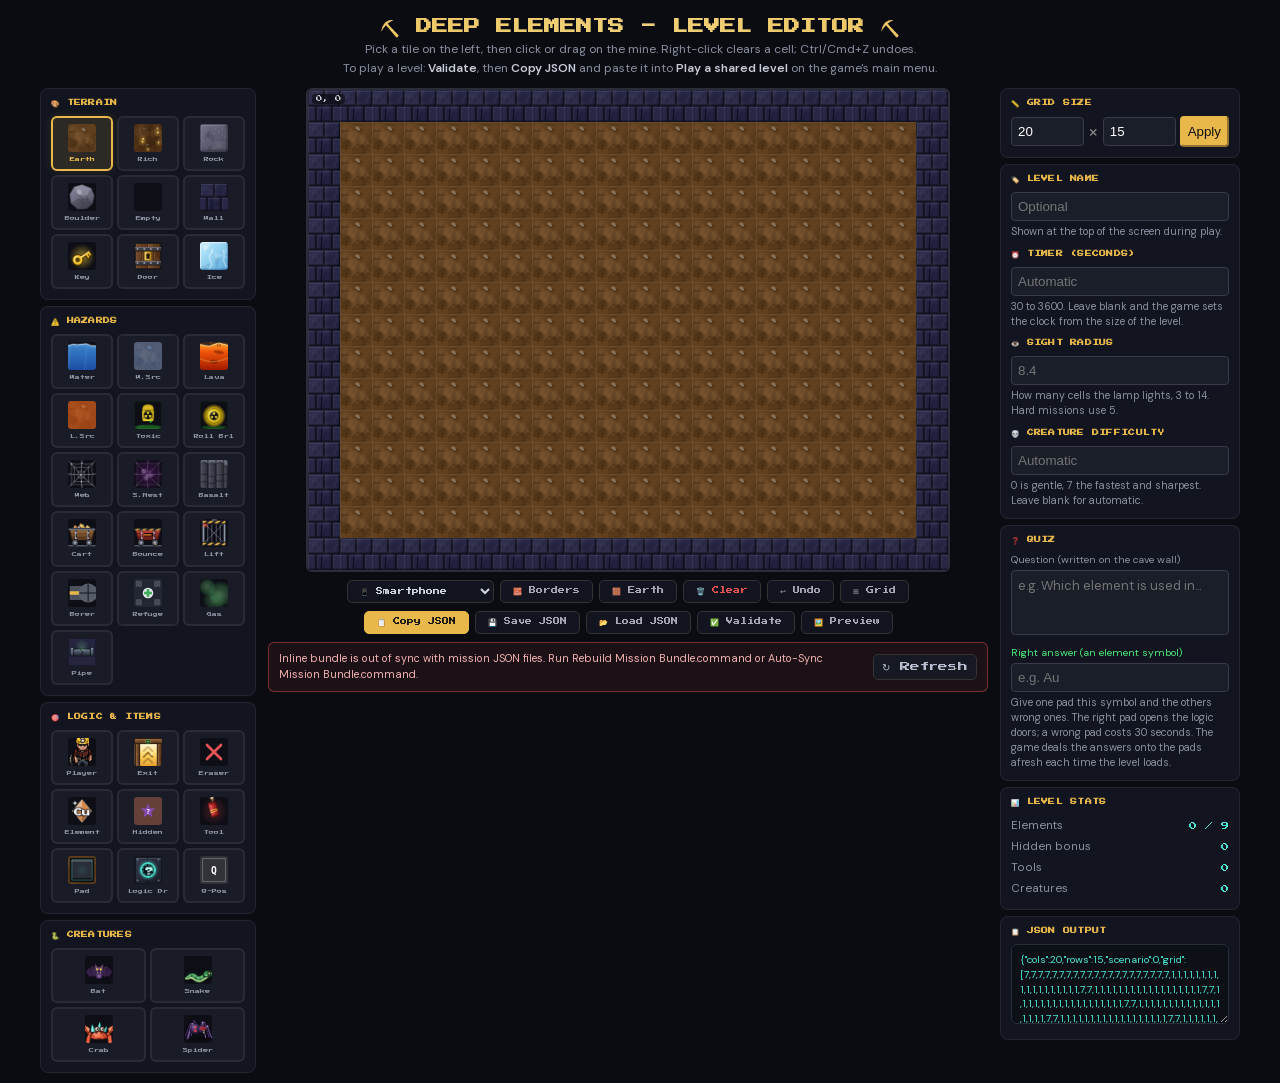
==== Level Editor.html @ 9d2a15fe "Deep Elements 1.0: the game, its levels, the level editor and the documents A browser mining puzzle " ====
<!DOCTYPE html>
<html lang="en">
<head>
<meta charset="UTF-8">
<meta name="viewport" content="width=device-width, initial-scale=1.0">
<title>Deep Elements - Level Editor</title>
<link rel="stylesheet" href="fonts/fonts.css">
<style>
*{margin:0;padding:0;box-sizing:border-box}
:root{--bg:#0a0c12;--panel:#12151f;--border:rgba(255,255,255,0.07);--text:#d4d8e0;--gold:#e8b84b;--red:#e85454;--green:#4ae87a;--cyan:#4ae8d4;}
body{font-family:'DM Sans',sans-serif;background:var(--bg);color:var(--text);min-height:100vh;padding:10px;overflow-x:hidden}
.header{text-align:center;padding:8px 0 12px;max-width:1200px;margin:0 auto}
.header h1{font-family:'Press Start 2P',monospace;font-size:clamp(.6em,2vw,1em);background:linear-gradient(90deg,var(--gold),#f0d078,var(--gold));-webkit-background-clip:text;-webkit-text-fill-color:transparent;background-clip:text}
.header p{font-size:.75em;color:#8a90a0;margin-top:3px}
.header p strong,.header p em{color:#c8ccd8;font-style:normal;font-weight:600}
.prop-help{font-size:.66em;line-height:1.4;color:#8a90a0;margin-top:4px}
.editor-layout{display:flex;gap:10px;max-width:1200px;margin:0 auto;align-items:flex-start}
.toolbox{flex:0 0 216px;display:flex;flex-direction:column;gap:6px;position:sticky;top:10px}
.tool-section{background:var(--panel);border:1px solid var(--border);border-radius:8px;padding:10px}
.tool-section h3{font-family:'Press Start 2P',monospace;font-size:.42em;color:var(--gold);margin-bottom:8px;letter-spacing:.04em}
.tool-grid{display:grid;grid-template-columns:repeat(3,1fr);gap:4px}
.tool-grid.two-col{grid-template-columns:1fr 1fr}
.tool-btn{background:rgba(255,255,255,0.03);border:2px solid var(--border);border-radius:6px;padding:6px 4px;cursor:pointer;text-align:center;transition:all .15s;display:flex;flex-direction:column;align-items:center;gap:2px}
.tool-btn:hover{border-color:rgba(255,255,255,0.2);background:rgba(255,255,255,0.05)}
.tool-btn.active{border-color:var(--gold);background:rgba(232,184,75,0.12);box-shadow:0 0 8px rgba(232,184,75,0.15)}
.tool-btn .t-icon{font-size:1.6em;line-height:1.2;margin-bottom:2px}
.tool-btn .t-icon-cv{width:28px;height:28px;border-radius:3px;image-rendering:pixelated;image-rendering:crisp-edges;margin-bottom:2px}
.tool-btn .t-label{font-family:'Press Start 2P',monospace;font-size:.38em;color:#8a90a0;line-height:1.4}
.tool-btn.active .t-label{color:var(--gold)}
.tool-btn.span2{grid-column:span 2}
.canvas-area{flex:1 1 auto;display:flex;flex-direction:column;align-items:center;overflow:hidden}
.canvas-wrap{position:relative;border:2px solid #2a2e3a;border-radius:6px;overflow:auto;cursor:crosshair;max-width:100%;max-height:75vh}
canvas{display:block;image-rendering:pixelated;image-rendering:crisp-edges}
#editor-canvas{touch-action:none}
.grid-coords{position:absolute;top:4px;left:4px;font-family:'Press Start 2P',monospace;font-size:.4em;color:rgba(255,255,255,0.8);background:rgba(0,0,0,0.5);padding:2px 4px;border-radius:3px;pointer-events:none;z-index:2}
.canvas-toolbar{display:flex;gap:6px;margin-top:8px;flex-wrap:wrap;justify-content:center}
.canvas-toolbar button,.canvas-toolbar select,.canvas-toolbar input{font-family:'Press Start 2P',monospace;font-size:.45em;background:var(--panel);border:1px solid #333;color:#aab;padding:6px 12px;border-radius:5px;cursor:pointer;transition:all .15s}
.canvas-toolbar button:hover{border-color:var(--gold);color:var(--gold)}
.canvas-toolbar select{color:var(--text);padding:6px 8px}
.canvas-toolbar select option{background:#1a1e28}
.bundle-status{margin-top:8px;padding:8px 10px;border:1px solid var(--border);border-radius:6px;background:rgba(255,255,255,0.03);display:flex;align-items:center;justify-content:space-between;gap:8px;width:min(100%,720px);font-size:.68em;color:#9aa2b2}
.bundle-status[data-state="ok"]{border-color:rgba(74,232,122,0.4);background:rgba(74,232,122,0.08);color:#baf5cb}
.bundle-status[data-state="warn"]{border-color:rgba(232,184,75,0.4);background:rgba(232,184,75,0.08);color:#f0dca0}
.bundle-status[data-state="error"]{border-color:rgba(232,84,84,0.45);background:rgba(232,84,84,0.08);color:#f2b1b1}
.bundle-status button{font-family:'Press Start 2P',monospace;font-size:.9em;padding:6px 8px;background:#161922;border:1px solid #333;border-radius:5px;color:#b7bfd0;cursor:pointer;flex:0 0 auto}
.bundle-status button:hover{border-color:var(--gold);color:var(--gold)}
.bundle-status-text{line-height:1.45;flex:1 1 auto}
.btn-danger{color:var(--red)!important}.btn-danger:hover{border-color:var(--red)!important}
.btn-primary{background:var(--gold)!important;color:#111!important;border-color:var(--gold)!important}
.btn-primary:hover{background:#f0d078!important}
.props-panel{flex:0 0 240px;display:flex;flex-direction:column;gap:6px;position:sticky;top:10px}
.prop-box{background:var(--panel);border:1px solid var(--border);border-radius:8px;padding:10px}
.prop-box h3{font-family:'Press Start 2P',monospace;font-size:.42em;color:var(--gold);margin-bottom:8px;letter-spacing:.04em}
.prop-input{background:#1a1e28;border:1px solid #3a3a4a;color:#fff;padding:6px;border-radius:4px;width:100%;}
.prop-row{display:flex;justify-content:space-between;align-items:center;padding:3px 0;font-size:.72em;color:#8a90a0}
.prop-row .pval{font-family:'Press Start 2P',monospace;font-size:.7em;color:var(--cyan)}
.json-area{width:100%;min-height:80px;max-height:200px;background:#0e1018;border:1px solid #2a2e3a;border-radius:6px;color:var(--cyan);font-family:'DM Sans',monospace;font-size:.65em;padding:8px;resize:vertical;line-height:1.4}
.elem-picker,.pu-picker{display:none;position:absolute;background:#1a1e28;border:2px solid var(--gold);border-radius:8px;padding:8px;z-index:100;max-height:250px;overflow-y:auto;box-shadow:0 8px 24px rgba(0,0,0,0.5)}
.elem-picker.visible,.pu-picker.visible{display:block}
.elem-picker-title{font-family:'Press Start 2P',monospace;font-size:.4em;color:var(--gold);margin-bottom:6px}
.elem-choice{display:inline-flex;align-items:center;gap:4px;padding:4px 8px;margin:2px;border-radius:4px;cursor:pointer;font-size:.72em;border:1px solid var(--border);transition:all .15s}
.elem-choice:hover{border-color:var(--gold);background:rgba(232,184,75,0.1)}
.elem-choice .ec-sym{font-family:'Press Start 2P',monospace;font-size:.8em;font-weight:bold}
.pu-choice{display:flex;align-items:center;gap:6px;padding:5px 8px;border-radius:4px;cursor:pointer;font-size:.72em;transition:all .15s}
.pu-choice:hover{background:rgba(74,232,212,0.1)}
.toast{position:fixed;bottom:20px;left:50%;transform:translateX(-50%);background:var(--gold);color:#111;font-family:'Press Start 2P',monospace;font-size:.5em;padding:10px 20px;border-radius:6px;opacity:0;transition:opacity .3s;pointer-events:none;z-index:200}
.toast.show{opacity:1}
.preview-overlay{position:fixed;inset:0;z-index:300;background:rgba(6,8,16,.94);display:none;align-items:center;justify-content:center;flex-direction:column;gap:10px;padding:20px}
.preview-overlay.visible{display:flex}
.preview-overlay canvas{max-width:92vw;max-height:78vh;object-fit:contain;border:2px solid #2a2e3a;border-radius:6px;background:#0a0c12}
.preview-meta{font-size:.8em;color:#8a90a0}
.preview-bar button{margin:0 4px}
.validate-results{margin-top:8px;border:1px solid #2a2e3a;border-radius:6px;background:#12151f;padding:8px 10px;max-height:180px;overflow-y:auto;font-size:.78em;line-height:1.5}
.validate-results .vr-ok{color:#4ae87a;font-weight:600}
.validate-results .vr-err{color:#e85454;border-left:3px solid #e85454;padding-left:7px;margin:3px 0}
.validate-results .vr-warn{color:#e8b84b;border-left:3px solid #e8b84b;padding-left:7px;margin:3px 0}
</style>
</head>
<body>

<div class="header">
  <h1>⛏️ DEEP ELEMENTS - LEVEL EDITOR ⛏️</h1>
  <p>Pick a tile on the left, then click or drag on the mine. Right-click clears a cell; Ctrl/Cmd+Z undoes.</p>
  <p>To play a level: <strong>Validate</strong>, then <strong>Copy JSON</strong> and paste it into <em>Play a shared level</em> on the game's main menu.</p>
</div>

<div class="editor-layout">
  <div class="toolbox">
    <div class="tool-section">
      <h3>🎨 TERRAIN</h3>
      <div class="tool-grid">
        <button class="tool-btn active" data-tool="earth" title="Earth (diggable)"><canvas class="t-icon-cv" width="28" height="28"></canvas><span class="t-label">Earth</span></button>
        <button class="tool-btn" data-tool="earth_rich" title="Rich earth (digs like earth, looks different)"><canvas class="t-icon-cv" width="28" height="28"></canvas><span class="t-label">Rich</span></button>
        <button class="tool-btn" data-tool="rock" title="Rock"><canvas class="t-icon-cv" width="28" height="28"></canvas><span class="t-label">Rock</span></button>
        <button class="tool-btn" data-tool="boulder" title="Boulder"><canvas class="t-icon-cv" width="28" height="28"></canvas><span class="t-label">Boulder</span></button>
        <button class="tool-btn" data-tool="empty" title="Empty space"><canvas class="t-icon-cv" width="28" height="28"></canvas><span class="t-label">Empty</span></button>
        <button class="tool-btn" data-tool="wall" title="Wall (nothing breaks it)"><canvas class="t-icon-cv" width="28" height="28"></canvas><span class="t-label">Wall</span></button>
        <button class="tool-btn" data-tool="key" title="Key (K)"><canvas class="t-icon-cv" width="28" height="28"></canvas><span class="t-label">Key</span></button>
        <button class="tool-btn" data-tool="door" title="Locked Door (D)"><canvas class="t-icon-cv" width="28" height="28"></canvas><span class="t-label">Door</span></button>
        <button class="tool-btn" data-tool="ice" title="Ice (a pickaxe will not mark it: it takes a blast)"><canvas class="t-icon-cv" width="28" height="28"></canvas><span class="t-label">Ice</span></button>
      </div>
    </div>

    <div class="tool-section">
      <h3>⚠️ HAZARDS</h3>
      <div class="tool-grid">
        <button class="tool-btn" data-tool="water" title="Water tile"><canvas class="t-icon-cv" width="28" height="28"></canvas><span class="t-label">Water</span></button>
        <button class="tool-btn" data-tool="water_src" title="Water Source (spreads water)"><canvas class="t-icon-cv" width="28" height="28"></canvas><span class="t-label">W.Src</span></button>
        <button class="tool-btn" data-tool="lava" title="Lava tile"><canvas class="t-icon-cv" width="28" height="28"></canvas><span class="t-label">Lava</span></button>
        <button class="tool-btn" data-tool="lava_src" title="Lava Source (spreads lava)"><canvas class="t-icon-cv" width="28" height="28"></canvas><span class="t-label">L.Src</span></button>
        <button class="tool-btn" data-tool="hazard" title="Toxic waste barrel (explodes on impact)"><canvas class="t-icon-cv" width="28" height="28"></canvas><span class="t-label">Toxic</span></button>
        <button class="tool-btn" data-tool="roll_barrel" title="Rolling toxic barrel (player-pushed)"><canvas class="t-icon-cv" width="28" height="28"></canvas><span class="t-label">Roll Brl</span></button>
        <button class="tool-btn" data-tool="web" title="Spider web (costs one step to slash through)"><canvas class="t-icon-cv" width="28" height="28"></canvas><span class="t-label">Web</span></button>
        <button class="tool-btn" data-tool="spider_nest" title="Spider Nest (spawns spiders periodically)"><canvas class="t-icon-cv" width="28" height="28"></canvas><span class="t-label">S.Nest</span></button>
        <button class="tool-btn" data-tool="basalt" title="Basalt (harder rock, crumbles over time)"><canvas class="t-icon-cv" width="28" height="28"></canvas><span class="t-label">Basalt</span></button>
        <button class="tool-btn" data-tool="cart" title="Pushable Minecart"><canvas class="t-icon-cv" width="28" height="28"></canvas><span class="t-label">Cart</span></button>
        <button class="tool-btn" data-tool="cart_bounce" title="Rogue Bouncing Cart (auto-moves, kills on contact)"><canvas class="t-icon-cv" width="28" height="28"></canvas><span class="t-label">Bounce</span></button>
        <button class="tool-btn" data-tool="shaft_lift" title="Mining Shaft Lift (auto-moves vertically, kills on contact)"><canvas class="t-icon-cv" width="28" height="28"></canvas><span class="t-label">Lift</span></button>
        <button class="tool-btn" data-tool="tbm" title="Tunnel Boring Machine - 3×2, patrols horizontally, grinds rock/earth/ice/enemies, deadly on contact. Place the TOP-LEFT of its 3×2 footprint."><canvas class="t-icon-cv" width="28" height="28"></canvas><span class="t-label">Borer</span></button>
        <button class="tool-btn" data-tool="refuge" title="Refuge Chamber - 3×3 safe room with checkpoint (respawn point). Place the TOP-LEFT of its 3×3 footprint."><canvas class="t-icon-cv" width="28" height="28"></canvas><span class="t-label">Refuge</span></button>
        <button class="tool-btn" data-tool="gas" title="Gas cloud - suffocates without a gas mask; ignites explosively near blasts. Spreads up + sideways from sources."><canvas class="t-icon-cv" width="28" height="28"></canvas><span class="t-label">Gas</span></button>
        <button class="tool-btn" data-tool="gas_src" title="Ruptured gas pipe - continuously leaks gas (up + sideways). Solid; destroyed by dynamite (seals the leak)."><canvas class="t-icon-cv" width="28" height="28"></canvas><span class="t-label">Pipe</span></button>
      </div>
    </div>

    <div class="tool-section">
      <h3>🎯 LOGIC & ITEMS</h3>
      <div class="tool-grid">
        <button class="tool-btn" data-tool="player" title="Player start position"><canvas class="t-icon-cv" width="28" height="28"></canvas><span class="t-label">Player</span></button>
        <button class="tool-btn" data-tool="exit" title="Exit (opens when every element is collected)"><canvas class="t-icon-cv" width="28" height="28"></canvas><span class="t-label">Exit</span></button>
        <button class="tool-btn" data-tool="eraser" title="Eraser: removes the miner, exit, element, tool, pad or creature in a cell"><canvas class="t-icon-cv" width="28" height="28"></canvas><span class="t-label">Eraser</span></button>
        <button class="tool-btn" data-tool="element" title="Collectible element"><canvas class="t-icon-cv" width="28" height="28"></canvas><span class="t-label">Element</span></button>
        <button class="tool-btn" data-tool="hidden_elem" title="Hidden bonus element (shown by the Geiger counter)"><canvas class="t-icon-cv" width="28" height="28"></canvas><span class="t-label">Hidden</span></button>
        <button class="tool-btn" data-tool="powerup" title="Tool: dynamite, helmet lamp, Geiger counter, gas mask or water pump"><canvas class="t-icon-cv" width="28" height="28"></canvas><span class="t-label">Tool</span></button>
        <button class="tool-btn" data-tool="pad" title="Answer pad for the quiz (the right one opens the logic doors)"><canvas class="t-icon-cv" width="28" height="28"></canvas><span class="t-label">Pad</span></button>
        <button class="tool-btn" data-tool="logic_door" title="Logic door (opened by the right answer pad)"><canvas class="t-icon-cv" width="28" height="28"></canvas><span class="t-label">Logic Dr</span></button>
        <button class="tool-btn" data-tool="trivia_pos" title="Where the quiz question is written on the cave wall"><canvas class="t-icon-cv" width="28" height="28"></canvas><span class="t-label">Q-Pos</span></button>
      </div>
    </div>

    <div class="tool-section">
      <h3>🐍 CREATURES</h3>
      <div class="tool-grid two-col">
        <button class="tool-btn" data-tool="bat" title="Bat - flies, wide vision, fast patrol"><canvas class="t-icon-cv" width="28" height="28"></canvas><span class="t-label">Bat</span></button>
        <button class="tool-btn" data-tool="snake" title="Snake - ambush hunter: ignores you until you come within 3 tiles (up to 6 at high difficulty), then strikes fast; swims"><canvas class="t-icon-cv" width="28" height="28"></canvas><span class="t-label">Snake</span></button>
        <button class="tool-btn" data-tool="crab" title="Crab - slow, eats earth; falling boulders bounce off its shell"><canvas class="t-icon-cv" width="28" height="28"></canvas><span class="t-label">Crab</span></button>
        <button class="tool-btn" data-tool="spider" title="Spider - triggered by explosions/vibrations"><canvas class="t-icon-cv" width="28" height="28"></canvas><span class="t-label">Spider</span></button>
      </div>
    </div>
  </div>

  <div class="canvas-area">
    <div class="canvas-wrap" id="scroll-wrap">
      <canvas id="editor-canvas"></canvas>
      <div class="grid-coords" id="coords">0, 0</div>
    </div>
    
    <div class="canvas-toolbar">
      <select id="scenario-select" title="The device this level builds: it sets the nine elements to collect"></select>
      <button onclick="fillBorders()">🧱 Borders</button>
      <button onclick="fillAll('earth')">🟫 Earth</button>
      <button onclick="clearAll()" class="btn-danger">🗑️ Clear</button>
      <button onclick="doUndo()">↩ Undo</button>
      <button onclick="toggleGridLines()">⊞ Grid</button>
    </div>
    
    <div class="canvas-toolbar">
      <button onclick="exportJSON()" class="btn-primary">📋 Copy JSON</button>
      <button onclick="saveJSON()">💾 Save JSON</button>
      <button onclick="loadJSONFile()">📂 Load JSON</button>
      <button onclick="validateLevel()">✅ Validate</button>
      <button onclick="showPreview()">🖼️ Preview</button>
    </div>

    <div class="validate-results" id="validate-results" style="display:none"></div>

    <div class="preview-overlay" id="preview-overlay">
      <div class="preview-meta" id="preview-meta"></div>
      <canvas id="preview-canvas"></canvas>
      <div class="preview-bar">
        <button class="btn-primary" onclick="downloadPreview()">⬇️ Download PNG</button>
        <button onclick="hidePreview()">✕ Close (Esc)</button>
      </div>
    </div>

    <div class="bundle-status" id="bundle-sync-status" data-state="warn">
      <div class="bundle-status-text" id="bundle-sync-status-text">Inline bundle status: checking...</div>
      <button type="button" onclick="refreshBundleSyncStatus()">↻ Refresh</button>
    </div>
  </div>

  <div class="props-panel">
    <div class="prop-box">
      <h3>📏 GRID SIZE</h3>
      <div style="display:flex;gap:4px;align-items:center;">
        <input class="prop-input" type="number" id="grid-cols" value="20" min="10" max="100">
        <span style="color:#888;font-size:1.2em">×</span>
        <input class="prop-input" type="number" id="grid-rows" value="15" min="10" max="100">
        <button class="btn-primary" style="padding:6px;border-radius:4px" onclick="applyResize()">Apply</button>
      </div>
    </div>

    <div class="prop-box">
      <h3>🏷️ LEVEL NAME</h3>
      <input type="text" class="prop-input" id="p-level-name" placeholder="Optional" maxlength="40">
      <div class="prop-help">Shown at the top of the screen during play.</div>
      <h3 style="margin-top:10px">⏰ TIMER (SECONDS)</h3>
      <input type="number" class="prop-input" id="p-timer" min="30" max="3600" placeholder="Automatic">
      <div class="prop-help">30 to 3600. Leave blank and the game sets the clock from the size of the level.</div>
      <h3 style="margin-top:10px">👁️ SIGHT RADIUS</h3>
      <input type="number" class="prop-input" id="p-sight" min="3" max="14" placeholder="8.4">
      <div class="prop-help">How many cells the lamp lights, 3 to 14. Hard missions use 5.</div>
      <h3 style="margin-top:10px">💀 CREATURE DIFFICULTY</h3>
      <input type="number" class="prop-input" id="p-difficulty" min="0" max="7" placeholder="Automatic">
      <div class="prop-help">0 is gentle, 7 the fastest and sharpest. Leave blank for automatic.</div>
    </div>

    <div class="prop-box">
      <h3>❓ QUIZ</h3>
      <label style="font-size:0.65em;color:#8a90a0;display:block;margin-bottom:4px">Question (written on the cave wall)</label>
      <textarea class="prop-input" id="p-trivia-q" rows="3" style="font-family:inherit;font-size:0.8em;resize:none" placeholder="e.g. Which element is used in..."></textarea>
      
      <label style="font-size:0.65em;color:#4ae87a;display:block;margin:6px 0 4px">Right answer (an element symbol)</label>
      <input type="text" class="prop-input" id="p-trivia-ans" placeholder="e.g. Au">
      <input type="hidden" id="p-trivia-trap">
      <div class="prop-help">Give one pad this symbol and the others wrong ones. The right pad opens the logic doors; a wrong pad costs 30 seconds. The game deals the answers onto the pads afresh each time the level loads.</div>
    </div>
  
    <div class="prop-box">
      <h3>📊 LEVEL STATS</h3>
      <div class="prop-row" id="stat-elements"><span>Elements</span><span class="pval">0 / 9</span></div>
      <div class="prop-row" id="stat-bonus"><span>Hidden bonus</span><span class="pval">0</span></div>
      <div class="prop-row" id="stat-powerups"><span>Tools</span><span class="pval">0</span></div>
      <div class="prop-row" id="stat-enemies"><span>Creatures</span><span class="pval">0</span></div>
    </div>

    <div class="prop-box">
      <h3>📋 JSON OUTPUT</h3>
      <textarea class="json-area" id="json-output" readonly placeholder="The level as JSON"></textarea>
    </div>
  </div>
</div>

<div class="elem-picker" id="elem-picker">
  <div class="elem-picker-title">Choose Element</div>
  <div id="elem-choices"></div>
</div>

<div class="pu-picker" id="pu-picker">
  <div class="elem-picker-title" style="border-color:var(--cyan)">Choose a tool</div>
  <div id="pu-choices"></div>
</div>

<div class="toast" id="toast"></div>
<input type="file" id="json-file-input" accept=".json,application/json" style="display:none">

<canvas id="game" style="display:none"></canvas>
<div style="display:none"><span id="comp-tracker-title"></span><div id="comp-tracker"></div></div>
<script src="levels-inline.js"></script>
<script src="config.js"></script>
<script src="data.js"></script>
<script src="state.js"></script>
<script src="camera.js"></script>
<script src="enemies.js"></script>
<script src="level-gen.js"></script>
<script src="render-core.js"></script>
<script src="render-tiles.js"></script>
<script src="render-creatures.js"></script>
<script src="render-player.js"></script>
<script src="render.js"></script>
<script>
(function(){
"use strict";

var T = { EMPTY:0, EARTH:1, ROCK:2, BOULDER:3, PLAYER:4, EXIT:5, ELEMENT:6, WALL:7, HAZARD:8, EARTH_RICH:9, POWERUP:10, HIDDEN_ELEM:11, WATER:12, FUSE:13, WATER_SRC:14, KEY:15, DOOR:16, PAD:17, LOGIC_DOOR:18, WEB:19, CART:20, CART_BOUNCE:21, ROLL_BARREL:22, ICE:23, LAVA:24, LAVA_SRC:25, SPIDER_NEST:26, BASALT:27, SHAFT_LIFT:28, TBM:29, REFUGE:30, GAS:31, GAS_SRC:32, REFUGE_POST:33 };


var EDITOR_PU_INFO = [
  {id:0, name:"Dynamite", icon:"🧨", color:"#e85454"}, {id:1, name:"Helmet Lamp", icon:"🔦", color:"#e8b84b"},
  {id:2, name:"Geiger Counter", icon:"📲", color:"#4ae8d4"}, {id:3, name:"Gas Mask", icon:"🤿", color:"#7ae87a"},
  {id:4, name:"Water Pump", icon:"🚰", color:"#4a9ee8"}
];

var ALL_ELEMS = {
  // Period 1
  H:{n:"Hydrogen",c:"#d8d8d8"},He:{n:"Helium",c:"#f0d0e0"},
  // Period 2
  Li:{n:"Lithium",c:"#e85454"},Be:{n:"Beryllium",c:"#d8b878"},B:{n:"Boron",c:"#e8c890"},
  C:{n:"Carbon",c:"#555"},N:{n:"Nitrogen",c:"#a0c8e0"},O:{n:"Oxygen",c:"#78aadc"},
  F:{n:"Fluorine",c:"#a0e8a0"},Ne:{n:"Neon",c:"#c8b0e0"},
  // Period 3
  Na:{n:"Sodium",c:"#e8a854"},Mg:{n:"Magnesium",c:"#98d898"},Al:{n:"Aluminium",c:"#4a9ee8"},
  Si:{n:"Silicon",c:"#7888c8"},P:{n:"Phosphorus",c:"#e8d454"},S:{n:"Sulfur",c:"#e8cc30"},
  Cl:{n:"Chlorine",c:"#b8e050"},Ar:{n:"Argon",c:"#c0a8e0"},
  // Period 4
  K:{n:"Potassium",c:"#d888c8"},Ca:{n:"Calcium",c:"#e8d0a8"},Sc:{n:"Scandium",c:"#a8c8b8"},
  Ti:{n:"Titanium",c:"#88aad8"},V:{n:"Vanadium",c:"#8898c8"},Cr:{n:"Chromium",c:"#c0d0e0"},
  Mn:{n:"Manganese",c:"#c87ae8"},Fe:{n:"Iron",c:"#a0785a"},Co:{n:"Cobalt",c:"#5a7ec8"},
  Ni:{n:"Nickel",c:"#9ab8a0"},Cu:{n:"Copper",c:"#d4884a"},Zn:{n:"Zinc",c:"#a8b8c8"},
  Ga:{n:"Gallium",c:"#a87ae8"},Ge:{n:"Germanium",c:"#88ccaa"},As:{n:"Arsenic",c:"#88a888"},
  Se:{n:"Selenium",c:"#d87040"},Br:{n:"Bromine",c:"#c86040"},Kr:{n:"Krypton",c:"#e0b0c0"},
  // Period 5
  Rb:{n:"Rubidium",c:"#d87898"},Sr:{n:"Strontium",c:"#e8d888"},Y:{n:"Yttrium",c:"#aade88"},
  Zr:{n:"Zirconium",c:"#c8d0c0"},Nb:{n:"Niobium",c:"#a8a0d8"},Mo:{n:"Molybdenum",c:"#b8a8a0"},
  Ru:{n:"Ruthenium",c:"#8888a8"},Rh:{n:"Rhodium",c:"#c8c0d0"},Pd:{n:"Palladium",c:"#d0c8b8"},
  Ag:{n:"Silver",c:"#c0c8d8"},Cd:{n:"Cadmium",c:"#d8a878"},In:{n:"Indium",c:"#e85454"},
  Sn:{n:"Tin",c:"#c8c0b0"},Sb:{n:"Antimony",c:"#9090a0"},Te:{n:"Tellurium",c:"#d8c0a0"},
  I:{n:"Iodine",c:"#9060a8"},Xe:{n:"Xenon",c:"#b8a8d8"},
  // Period 6
  Cs:{n:"Caesium",c:"#e8c080"},Ba:{n:"Barium",c:"#78c888"},
  La:{n:"Lanthanum",c:"#a8d898"},Ce:{n:"Cerium",c:"#c8dc88"},Pr:{n:"Praseodymium",c:"#88e878"},
  Nd:{n:"Neodymium",c:"#4ae87a"},Sm:{n:"Samarium",c:"#4ae8c0"},Eu:{n:"Europium",c:"#88e8a8"},
  Gd:{n:"Gadolinium",c:"#90d8b0"},Tb:{n:"Terbium",c:"#60c8b0"},Dy:{n:"Dysprosium",c:"#6ae8c8"},
  Ho:{n:"Holmium",c:"#e8a888"},Er:{n:"Erbium",c:"#e87aaa"},Tm:{n:"Thulium",c:"#78d8c8"},
  Yb:{n:"Ytterbium",c:"#c8e898"},Lu:{n:"Lutetium",c:"#70c0c0"},
  Hf:{n:"Hafnium",c:"#7898b8"},Ta:{n:"Tantalum",c:"#c87878"},W:{n:"Tungsten",c:"#8899bb"},
  Re:{n:"Rhenium",c:"#9898a8"},Os:{n:"Osmium",c:"#7888a8"},Ir:{n:"Iridium",c:"#b0c8e8"},
  Pt:{n:"Platinum",c:"#b0b0d0"},Au:{n:"Gold",c:"#e8b84b"},Hg:{n:"Mercury",c:"#b8b8c8"},
  Tl:{n:"Thallium",c:"#98a898"},Pb:{n:"Lead",c:"#888"},Bi:{n:"Bismuth",c:"#b888a8"},
  // Period 7
  Ra:{n:"Radium",c:"#78d878"},Th:{n:"Thorium",c:"#c8c050"},U:{n:"Uranium",c:"#70c870"}
};

var FREE_SCENARIO = 15;

var EDITOR_SCENARIOS = [
  // indices 0–5 match data.js exactly
  {name:"📱 Smartphone",   elements:["In","Sn","Ta","Ga","Li","Co","Nd","Au","Al"], bonus:["Pt","W","Ge","Y","Ag"]},
  {name:"🔌 Circuit Board", elements:["Cu","Sn","Au","Ag","Pd","Ni","Br","Si","Fe"], bonus:["Ta","Ga","In","Pt","Ge"]},
  {name:"⚡ EV Motor",      elements:["Nd","Dy","Pr","Cu","Fe","Co","Mn","Al","Ni"], bonus:["Y","Li","Si","Ti","W"]},
  {name:"☀️ Solar Panel",   elements:["Si","Ag","Cd","Te","Ga","In","Cu","Sn","Al"], bonus:["Ge","Ni","Fe","P","Nd"]},
  {name:"🌬️ Wind Turbine",  elements:["Nd","Dy","Cu","Fe","Mn","Cr","Ni","Mo","Zn"], bonus:["Pr","Co","Al","Si","Sn"]},
  {name:"🏥 MRI Scanner",   elements:["Nb","Ti","He","Gd","Cu","Fe","Sn","Al","Cr"], bonus:["Nd","Ag","Au","Ni","Si"]},
  // indices 6–9 were in data.js but missing from the editor
  {name:"🛰️ Satellite",     elements:["Ge","Ga","Ti","Au","Pt","Ir","Ta","Al","Si"], bonus:["Cu","Ag","Nd","In","W"]},
  {name:"🔋 Battery Pack",  elements:["Li","Co","Ni","Mn","C","Cu","Al","Fe","P"],   bonus:["Ga","Si","Sn","Ti","Ag"]},
  {name:"🌐 Fibre Optic",   elements:["Si","Ge","Er","Zr","F","Al","Fe","Sn","Cu"],  bonus:["In","Ga","Au","Ag","Nd"]},
  {name:"🧠 Quantum CPU",   elements:["Nb","Al","Si","Ta","In","He","Au","Cu","Ti"], bonus:["Ge","Ga","Sn","Ag","Er"]},
  // indices 10–14 new
  {name:"✈️ Jet Engine",    elements:["Ni","Co","Cr","Ti","Al","Mo","W","Nb","Ta"],  bonus:["Re","Hf","Ir","Pt","Y"]},
  {name:"🦴 Med. Implant",  elements:["Ti","Zr","Nb","Ta","Co","Cr","Pt","Au","Fe"], bonus:["Mo","Pd","Si","Al","Cu"]},
  {name:"⚡ Fuel Cell",     elements:["Pt","Pd","Ni","Fe","C","Ti","Au","Cr","Zr"],  bonus:["Mo","Co","Cu","Al","Si"]},
  {name:"💡 LED Display",   elements:["Ga","In","Ge","Si","Al","Cu","Zn","Cd","Eu"], bonus:["Au","Ag","Nd","Dy","Sn"]},
  {name:"🔭 Space Scope",   elements:["Si","Al","Ge","Ti","Mo","Cr","Nb","Zr","Ni"], bonus:["Au","Be","Ir","Pt","W"]},
  // index 15 - Free Play (full periodic table)
  {name:"🔬 Free Play",     elements:[], bonus:[]}
];

// The game's own tables (data.js, loaded above) are the source of truth: take
// each scenario's element lists from them so the editor cannot drift out of
// date, and make every element the game knows available to the pickers.
if (typeof SCENARIOS !== "undefined") {
  EDITOR_SCENARIOS.forEach(function(sc, i) {
    if (SCENARIOS[i] && i !== FREE_SCENARIO) { sc.elements = SCENARIOS[i].elements.slice(); sc.bonus = SCENARIOS[i].bonus.slice(); }
  });
}
if (typeof ALL_ELEMENTS !== "undefined") {
  var syncedElems = {};
  Object.keys(ALL_ELEMENTS).sort(function(a, b) { return ALL_ELEMENTS[a].z - ALL_ELEMENTS[b].z; }).forEach(function(k) {
    syncedElems[k] = { n: ALL_ELEMENTS[k].name, c: ALL_ELEMENTS[k].color };
  });
  ALL_ELEMS = syncedElems;
}

var COLS=20, ROWS=15, TSIZE=32;
var grid = [];           
var entities = freshEntities();
var currentTool = "earth";
var currentScenario = 0;
var showGrid = true;
var undoStack = [];      
var isDrawing = false, lastDrawX = -1, lastDrawY = -1;
var pendingPickerTile = null; 

var TOOL_TO_TILE = { empty: T.EMPTY, earth: T.EARTH, rock: T.ROCK, boulder: T.BOULDER, wall: T.WALL, hazard: T.HAZARD, roll_barrel: T.ROLL_BARREL, earth_rich: T.EARTH_RICH, water: T.WATER, water_src: T.WATER_SRC, key: T.KEY, door: T.DOOR, pad: T.PAD, logic_door: T.LOGIC_DOOR, web: T.WEB, cart: T.CART, cart_bounce: T.CART_BOUNCE, shaft_lift: T.SHAFT_LIFT, ice: T.ICE, lava: T.LAVA, lava_src: T.LAVA_SRC, spider_nest: T.SPIDER_NEST, basalt: T.BASALT, tbm: T.TBM, refuge: T.REFUGE, gas: T.GAS, gas_src: T.GAS_SRC };

var ENEMY_META = {
  bat:    {icon:"🦇", tint:"rgba(120,40,40,0.3)"},
  snake:  {icon:"🐍", tint:"rgba(40,120,40,0.3)"},
  crab:   {icon:"🦀", tint:"rgba(40,120,120,0.3)"},
  spider: {icon:"🕷️", tint:"rgba(40,15,50,0.3)"}
};

var ENTITY_ARRAYS = ["elements", "hiddenElems", "powerups", "enemies", "pads"];

var canvas = document.getElementById("editor-canvas"), ctx = canvas.getContext("2d");

function freshEntities() {
  return {player:null, exit:null, elements:[], hiddenElems:[], powerups:[], enemies:[], pads:[], triviaPos:null};
}

function initGrid() {
  canvas.width = COLS * TSIZE; canvas.height = ROWS * TSIZE; grid = [];
  for (var y = 0; y < ROWS; y++) { grid[y] = []; for (var x = 0; x < COLS; x++) grid[y][x] = (x === 0 || x === COLS-1 || y === 0 || y === ROWS-1) ? T.WALL : T.EARTH; }
  entities = freshEntities();
  undoStack = [];
  importedHints = null; importedRun = {};
  validationMarks = [];
  var vbox = document.getElementById("validate-results");
  if (vbox) { vbox.style.display = "none"; vbox.innerHTML = ""; }
}

window.applyResize = function() {
  var newC = parseInt(document.getElementById("grid-cols").value), newR = parseInt(document.getElementById("grid-rows").value);
  if (isNaN(newC) || newC < 10) newC = 10; if (isNaN(newR) || newR < 10) newR = 10;
  saveUndo(); var oldGrid = grid; grid = [];
  for (var y = 0; y < newR; y++) { grid[y] = []; for (var x = 0; x < newC; x++) grid[y][x] = (y < ROWS && x < COLS) ? oldGrid[y][x] : T.EARTH; }
  for (var y = 0; y < newR; y++) { grid[y][0] = T.WALL; grid[y][newC - 1] = T.WALL; }
  for (var x = 0; x < newC; x++) { grid[0][x] = T.WALL; grid[newR - 1][x] = T.WALL; }
  entities.player = (entities.player && entities.player.x < newC && entities.player.y < newR) ? entities.player : null;
  entities.exit = (entities.exit && entities.exit.x < newC && entities.exit.y < newR) ? entities.exit : null;
  var inBounds = function(e) { return e.x < newC && e.y < newR; };
  for (var i = 0; i < ENTITY_ARRAYS.length; i++) entities[ENTITY_ARRAYS[i]] = entities[ENTITY_ARRAYS[i]].filter(inBounds);
  entities.triviaPos = (entities.triviaPos && entities.triviaPos.x < newC && entities.triviaPos.y < newR) ? entities.triviaPos : null;
  COLS = newC; ROWS = newR; canvas.width = COLS * TSIZE; canvas.height = ROWS * TSIZE; render(); updateStats(); toast("Resized");
};

function initScenarioSelect() {
  var sel = document.getElementById("scenario-select");
  for (var i = 0; i < EDITOR_SCENARIOS.length; i++) { var opt = document.createElement("option"); opt.value = i; opt.textContent = EDITOR_SCENARIOS[i].name; sel.appendChild(opt); }
  sel.addEventListener("change", function() { currentScenario = parseInt(this.value); render(); });
}

function saveUndo() {
  undoStack.push({ grid: grid.map(function(row){ return row.slice(); }), entities: JSON.parse(JSON.stringify(entities)), c: COLS, r: ROWS });
  if (undoStack.length > 30) undoStack.shift();
}

function doUndo() {
  if (undoStack.length === 0) return;
  var snap = undoStack.pop();
  if(snap.c !== COLS || snap.r !== ROWS) { COLS = snap.c; ROWS = snap.r; document.getElementById("grid-cols").value = COLS; document.getElementById("grid-rows").value = ROWS; canvas.width = COLS * TSIZE; canvas.height = ROWS * TSIZE; }
  grid = snap.grid; entities = snap.entities; render(); updateStats(); toast("Undo ↩");
}
window.doUndo = doUndo;

function applyTool(x, y) {
  if (x < 0 || x >= COLS || y < 0 || y >= ROWS) return;
  validationMarks = [];
  if (currentTool === "trivia_pos") { entities.triviaPos = {x:x, y:y}; render(); updateStats(); return; }
  if (TOOL_TO_TILE[currentTool] !== undefined && currentTool !== "pad") { grid[y][x] = TOOL_TO_TILE[currentTool]; removeEntitiesAt(x, y); render(); updateStats(); return; }
  if (currentTool === "eraser") { removeEntitiesAt(x, y); var t = grid[y][x]; if (t === T.ELEMENT || t === T.HIDDEN_ELEM || t === T.POWERUP || t === T.PLAYER || t === T.EXIT || t === T.PAD || t === T.LOGIC_DOOR || t === T.WEB || t === T.CART || t === T.CART_BOUNCE || t === T.SHAFT_LIFT || t === T.TBM || t === T.REFUGE || t === T.GAS || t === T.GAS_SRC) grid[y][x] = T.EMPTY; render(); updateStats(); return; }
  if (currentTool === "player") { if (entities.player && grid[entities.player.y][entities.player.x] === T.PLAYER) grid[entities.player.y][entities.player.x] = T.EMPTY; entities.player = {x:x, y:y}; grid[y][x] = T.PLAYER; render(); updateStats(); return; }
  if (currentTool === "exit") { if (entities.exit && grid[entities.exit.y][entities.exit.x] === T.EXIT) grid[entities.exit.y][entities.exit.x] = T.EMPTY; entities.exit = {x:x, y:y}; grid[y][x] = T.EXIT; render(); updateStats(); return; }
  if (currentTool === "element") { showElementPicker(x, y, "element"); return; }
  if (currentTool === "hidden_elem") { showElementPicker(x, y, "hidden"); return; }
  if (currentTool === "pad") { showElementPicker(x, y, "pad"); return; }
  if (currentTool === "powerup") { showPowerupPicker(x, y); return; }
  if (ENEMY_META[currentTool]) { if (grid[y][x] === T.WALL) return; removeEntitiesAt(x, y); entities.enemies.push({x:x, y:y, type:currentTool}); render(); updateStats(); return; }
}

function removeEntitiesAt(x, y) {
  if (entities.player && entities.player.x === x && entities.player.y === y) entities.player = null;
  if (entities.exit && entities.exit.x === x && entities.exit.y === y) entities.exit = null;
  if (entities.triviaPos && entities.triviaPos.x === x && entities.triviaPos.y === y) entities.triviaPos = null;
  var notAt = function(e) { return !(e.x === x && e.y === y); };
  for (var i = 0; i < ENTITY_ARRAYS.length; i++) entities[ENTITY_ARRAYS[i]] = entities[ENTITY_ARRAYS[i]].filter(notAt);
}

function showElementPicker(x, y, type) {
  pendingPickerTile = {x:x, y:y, type:type};
  var picker = document.getElementById("elem-picker"), choices = document.getElementById("elem-choices"); choices.innerHTML = "";
  var sc = EDITOR_SCENARIOS[currentScenario];
  var isFree = (currentScenario === FREE_SCENARIO);
  var isPad = type === "pad";
  var pool = (isPad || isFree) ? Object.keys(ALL_ELEMS) : (type === "hidden" ? sc.bonus : sc.elements);
  picker.querySelector(".elem-picker-title").textContent = isPad ? "Select Pad Element" : "Select Element";

  for (var j = 0; j < pool.length; j++) {
    var key = pool[j], el = ALL_ELEMS[key];
    var btn = document.createElement("span"); btn.className = "elem-choice";
    btn.innerHTML = '<span class="ec-sym" style="color:'+el.c+'">'+key+'</span> '+el.n;
    btn.dataset.key = key; btn.onclick = function(){ pickElement(this.dataset.key); };
    choices.appendChild(btn);
  }
  var rect = canvas.getBoundingClientRect();
  picker.style.left = Math.min(rect.left + x * TSIZE + TSIZE, window.innerWidth - 300) + "px";
  picker.style.top = Math.min(rect.top + y * TSIZE, window.innerHeight - 280) + "px";
  picker.classList.add("visible");
}

function pickElement(key) {
  if (!pendingPickerTile) return;
  var x = pendingPickerTile.x, y = pendingPickerTile.y, type = pendingPickerTile.type;
  saveUndo(); removeEntitiesAt(x, y);
  if (type === "pad") { entities.pads.push({x:x, y:y, key:key}); grid[y][x] = T.PAD; }
  else if (type === "hidden") { entities.hiddenElems.push({x:x, y:y, key:key}); grid[y][x] = T.HIDDEN_ELEM; }
  else { entities.elements.push({x:x, y:y, key:key}); grid[y][x] = T.ELEMENT; }
  closePickers(); render(); updateStats();
}

function showPowerupPicker(x, y) {
  pendingPickerTile = {x:x, y:y};
  var picker = document.getElementById("pu-picker"), choices = document.getElementById("pu-choices"); choices.innerHTML = "";
  for (var i = 0; i < EDITOR_PU_INFO.length; i++) {
    var pu = EDITOR_PU_INFO[i], btn = document.createElement("div"); btn.className = "pu-choice";
    btn.innerHTML = '<span style="font-size:1.2em">'+pu.icon+'</span> <span style="color:'+pu.color+'">'+pu.name+'</span>';
    btn.dataset.type = i; btn.onclick = function(){ pickPowerup(parseInt(this.dataset.type)); }; choices.appendChild(btn);
  }
  var rect = canvas.getBoundingClientRect(); picker.style.left = Math.min(rect.left + x * TSIZE + TSIZE, window.innerWidth - 220) + "px"; picker.style.top = Math.min(rect.top + y * TSIZE, window.innerHeight - 200) + "px"; picker.classList.add("visible");
}

function pickPowerup(type) { if (!pendingPickerTile) return; saveUndo(); removeEntitiesAt(pendingPickerTile.x, pendingPickerTile.y); entities.powerups.push({x:pendingPickerTile.x, y:pendingPickerTile.y, type:type}); grid[pendingPickerTile.y][pendingPickerTile.x] = T.POWERUP; closePickers(); render(); updateStats(); }
function closePickers() { document.getElementById("elem-picker").classList.remove("visible"); document.getElementById("pu-picker").classList.remove("visible"); pendingPickerTile = null; }
document.addEventListener("click", function(e) { if (!e.target.closest(".elem-picker") && !e.target.closest(".pu-picker") && !e.target.closest(".canvas-wrap") && !e.target.closest(".tool-btn")) closePickers(); });

function renderScene() {
  for (var y = 0; y < ROWS; y++) { for (var x = 0; x < COLS; x++) drawTile(x * TSIZE, y * TSIZE, grid[y][x], x, y); }
  drawPlacedMarkers();
  drawTBMs();
  drawRefuges();
  drawEntities();
}

// Level files list what is placed (start, exit, elements, tools, pads) beside
// the grid rather than in it, so a loaded level has no marker tiles: draw them
// from the lists.
function drawPlacedMarkers() {
  function mark(list, tile) {
    for (var i = 0; i < list.length; i++) {
      var e = list[i];
      if (e.y >= 0 && e.y < ROWS && e.x >= 0 && e.x < COLS && grid[e.y][e.x] !== tile) drawTile(e.x * TSIZE, e.y * TSIZE, tile, e.x, e.y);
    }
  }
  mark(entities.elements, T.ELEMENT);
  mark(entities.hiddenElems, T.HIDDEN_ELEM);
  mark(entities.powerups, T.POWERUP);
  mark(entities.pads, T.PAD);
  if (entities.exit) mark([entities.exit], T.EXIT);
  if (entities.player) mark([entities.player], T.PLAYER);
}

function drawRefuges() {
  for (var y = 0; y < ROWS; y++) for (var x = 0; x < COLS; x++) {
    if (grid[y][x] !== T.REFUGE) continue;
    ctx.strokeStyle = "rgba(63,174,90,0.55)"; ctx.lineWidth = 1.5; ctx.setLineDash([4, 3]);
    ctx.strokeRect(x * TSIZE + 1, y * TSIZE + 1, 3 * TSIZE - 2, 3 * TSIZE - 2);
    ctx.setLineDash([]);
    ctx.fillStyle = "rgba(255,200,120,0.06)";
    ctx.fillRect(x * TSIZE, y * TSIZE, 3 * TSIZE, 3 * TSIZE);
  }
}

var hoverGhost = null;

function render() {
  ctx.clearRect(0, 0, canvas.width, canvas.height);
  renderScene();
  // 3×2 placement ghost while the Borer tool is hovering
  if (hoverGhost && (currentTool === "tbm" || currentTool === "refuge")) {
    var gw = 3, gh = currentTool === "tbm" ? 2 : 3;
    var fits = hoverGhost.x >= 1 && hoverGhost.x + gw - 1 <= COLS - 2 && hoverGhost.y >= 1 && hoverGhost.y + gh - 1 <= ROWS - 2;
    ctx.strokeStyle = fits ? "rgba(74,232,122,0.85)" : "rgba(232,84,84,0.9)";
    ctx.lineWidth = 2; ctx.setLineDash([5, 4]);
    ctx.strokeRect(hoverGhost.x * TSIZE + 1, hoverGhost.y * TSIZE + 1, gw * TSIZE - 2, gh * TSIZE - 2);
    ctx.setLineDash([]);
    ctx.fillStyle = fits ? "rgba(74,232,122,0.12)" : "rgba(232,84,84,0.15)";
    ctx.fillRect(hoverGhost.x * TSIZE, hoverGhost.y * TSIZE, gw * TSIZE, gh * TSIZE);
  }
  for (var mi = 0; mi < validationMarks.length; mi++) {
    var mk = validationMarks[mi];
    ctx.strokeStyle = mk.level === "error" ? "rgba(255,60,60,0.95)" : "rgba(255,170,40,0.95)";
    ctx.lineWidth = 2;
    ctx.strokeRect(mk.x * TSIZE + 2, mk.y * TSIZE + 2, TSIZE - 4, TSIZE - 4);
  }
  if (showGrid) {
    ctx.strokeStyle = "rgba(255,255,255,0.06)"; ctx.lineWidth = 1;
    ctx.beginPath();
    for (var gx = 0; gx <= COLS; gx++) { ctx.moveTo(gx*TSIZE+0.5, 0); ctx.lineTo(gx*TSIZE+0.5, ROWS*TSIZE); }
    for (var gy = 0; gy <= ROWS; gy++) { ctx.moveTo(0, gy*TSIZE+0.5); ctx.lineTo(COLS*TSIZE, gy*TSIZE+0.5); }
    ctx.stroke();
  }
}





// ─── Tile drawing ───
// The editing view uses the game's own sprites (Game.render.icon in full-tile
// mode), drawn once per kind and then copied, so what you place looks like
// what you play. Only what the editor adds on top is drawn here: the element
// symbol and colour, the answer on a pad, and the footprint markers.
var TILE_SPRITE = {};
TILE_SPRITE[T.EMPTY] = "empty"; TILE_SPRITE[T.EARTH] = "earth"; TILE_SPRITE[T.EARTH_RICH] = "rich"; TILE_SPRITE[T.WALL] = "wall";
TILE_SPRITE[T.ROCK] = "rock"; TILE_SPRITE[T.ICE] = "ice"; TILE_SPRITE[T.BASALT] = "basalt"; TILE_SPRITE[T.BOULDER] = "boulder";
TILE_SPRITE[T.WATER] = "water"; TILE_SPRITE[T.WATER_SRC] = "watersrc"; TILE_SPRITE[T.LAVA] = "lava"; TILE_SPRITE[T.LAVA_SRC] = "lavasrc";
TILE_SPRITE[T.HAZARD] = "barrel"; TILE_SPRITE[T.ROLL_BARREL] = "rollbarrel"; TILE_SPRITE[T.PLAYER] = "miner"; TILE_SPRITE[T.EXIT] = "exit";
TILE_SPRITE[T.KEY] = "key"; TILE_SPRITE[T.DOOR] = "door"; TILE_SPRITE[T.LOGIC_DOOR] = "logicdoor"; TILE_SPRITE[T.WEB] = "web";
TILE_SPRITE[T.SPIDER_NEST] = "nest"; TILE_SPRITE[T.CART] = "cart"; TILE_SPRITE[T.CART_BOUNCE] = "roguecart"; TILE_SPRITE[T.SHAFT_LIFT] = "lift";
TILE_SPRITE[T.GAS] = "gas"; TILE_SPRITE[T.GAS_SRC] = "gaspipe";

var spriteCache = {};
function sprite(kind) {
  if (spriteCache[kind]) return spriteCache[kind];
  var cv = document.createElement("canvas");
  cv.width = cv.height = TSIZE;
  Game.render.icon(cv, kind, true);
  // the miner is drawn from image files, which may still be loading: try again next time
  if (kind !== "miner" || cv.getAttribute("data-drawn")) spriteCache[kind] = cv;
  return cv;
}
function blit(kind, px, py) { ctx.drawImage(sprite(kind), px, py); }

function drawTile(px, py, tile, gx, gy) {
  switch(tile) {
    case T.ELEMENT:
      blit("empty", px, py);
      var elemData = findEntityAt(entities.elements, gx, gy);
      var eColor = elemData ? (ALL_ELEMS[elemData.key] ? ALL_ELEMS[elemData.key].c : "#e85454") : "#e85454";
      var ecx = px + TSIZE / 2, ecy = py + TSIZE / 2;
      // Ambient glow
      ctx.fillStyle = eColor; ctx.globalAlpha = 0.15; ctx.fillRect(px,py,TSIZE,TSIZE); ctx.globalAlpha = 1;
      // Crystal diamond - outer shape
      var cTop = py + 3, cBot = py + TSIZE - 3, cLeft = px + 5, cRight = px + TSIZE - 5;
      ctx.fillStyle = eColor;
      ctx.beginPath(); ctx.moveTo(ecx, cTop); ctx.lineTo(cRight, ecy); ctx.lineTo(ecx, cBot); ctx.lineTo(cLeft, ecy); ctx.closePath(); ctx.fill();
      // Top-left facet (lighter)
      ctx.fillStyle = "rgba(255,255,255,0.3)";
      ctx.beginPath(); ctx.moveTo(ecx, cTop); ctx.lineTo(cLeft, ecy); ctx.lineTo(ecx, ecy); ctx.closePath(); ctx.fill();
      // Top-right facet
      ctx.fillStyle = "rgba(255,255,255,0.15)";
      ctx.beginPath(); ctx.moveTo(ecx, cTop); ctx.lineTo(cRight, ecy); ctx.lineTo(ecx, ecy); ctx.closePath(); ctx.fill();
      // Bottom-left facet
      ctx.fillStyle = "rgba(0,0,0,0.1)";
      ctx.beginPath(); ctx.moveTo(cLeft, ecy); ctx.lineTo(ecx, cBot); ctx.lineTo(ecx, ecy); ctx.closePath(); ctx.fill();
      // Bottom-right facet
      ctx.fillStyle = "rgba(0,0,0,0.22)";
      ctx.beginPath(); ctx.moveTo(ecx, ecy); ctx.lineTo(cRight, ecy); ctx.lineTo(ecx, cBot); ctx.closePath(); ctx.fill();
      // Inner facet lines
      ctx.strokeStyle = "rgba(255,255,255,0.15)"; ctx.lineWidth = 0.5;
      ctx.beginPath(); ctx.moveTo(ecx, cTop); ctx.lineTo(ecx, cBot); ctx.stroke();
      ctx.beginPath(); ctx.moveTo(cLeft, ecy); ctx.lineTo(cRight, ecy); ctx.stroke();
      // Outline
      ctx.strokeStyle = "rgba(255,255,255,0.2)"; ctx.lineWidth = 0.8;
      ctx.beginPath(); ctx.moveTo(ecx, cTop); ctx.lineTo(cRight, ecy); ctx.lineTo(ecx, cBot); ctx.lineTo(cLeft, ecy); ctx.closePath(); ctx.stroke();
      // Symbol
      if (elemData) { ctx.fillStyle = "#fff"; ctx.font = "bold 10px monospace"; ctx.textAlign = "center"; ctx.textBaseline = "middle"; ctx.fillText(elemData.key, ecx, ecy + 1); ctx.textBaseline = "alphabetic"; }
      break;
    case T.HIDDEN_ELEM: blit("earth", px, py); ctx.fillStyle = "rgba(155,80,255,0.12)"; ctx.fillRect(px,py,TSIZE,TSIZE); var hData = findEntityAt(entities.hiddenElems, gx, gy); ctx.fillStyle = "rgba(155,80,255,0.6)"; ctx.font = "bold 9px monospace"; ctx.textAlign = "center"; ctx.fillText(hData ? hData.key : "?", px+TSIZE/2, py+TSIZE/2+3); break;
    case T.POWERUP:
      var puData = findEntityAt(entities.powerups, gx, gy);
      blit("earth", px, py);
      ctx.drawImage(spriteIcon("tool" + (puData ? puData.type : 0)), px, py);
      break;
    case T.PAD: blit("earth", px, py); ctx.fillStyle="#111"; ctx.fillRect(px+4, py+4, TSIZE-8, TSIZE-8); ctx.fillStyle="#2a2a35"; ctx.fillRect(px+6, py+6, TSIZE-12, TSIZE-12); ctx.fillStyle="rgba(255,255,255,0.15)"; ctx.fillRect(px+6, py+6, TSIZE-12, 3); ctx.fillStyle="rgba(0,0,0,0.5)"; ctx.fillRect(px+6, py+TSIZE-9, TSIZE-12, 3); var padData = findEntityAt(entities.pads, gx, gy); if(padData) { ctx.fillStyle = ALL_ELEMS[padData.key] ? ALL_ELEMS[padData.key].c : "#fff"; ctx.font = "bold 11px monospace"; ctx.textAlign = "center"; ctx.fillText(padData.key, px+TSIZE/2, py+TSIZE/2+4); } break;
    case T.TBM:
      blit("empty", px, py);
      ctx.fillStyle = "#4a505c"; ctx.fillRect(px+1, py+8, TSIZE*0.5, TSIZE-16);
      ctx.fillStyle = "#e8b84b"; ctx.fillRect(px+1, py+TSIZE/2-2, TSIZE*0.5, 4);
      ctx.fillStyle = "#565e6a";
      ctx.beginPath(); ctx.arc(px+TSIZE*0.68, py+TSIZE/2, TSIZE*0.36, 0, Math.PI*2); ctx.fill();
      ctx.strokeStyle = "#22262c"; ctx.lineWidth = 2;
      ctx.beginPath(); ctx.moveTo(px+TSIZE*0.68-TSIZE*0.3, py+TSIZE/2); ctx.lineTo(px+TSIZE*0.68+TSIZE*0.3, py+TSIZE/2); ctx.stroke();
      ctx.beginPath(); ctx.moveTo(px+TSIZE*0.68, py+TSIZE/2-TSIZE*0.3); ctx.lineTo(px+TSIZE*0.68, py+TSIZE/2+TSIZE*0.3); ctx.stroke();
      ctx.fillStyle = "#e85454"; ctx.font = "bold 7px monospace"; ctx.fillText("3×2", px+2, py+7);
      break;
    case T.REFUGE:
      ctx.fillStyle = "#232733"; ctx.fillRect(px, py, TSIZE, TSIZE);
      ctx.fillStyle = "#454c58"; ctx.fillRect(px+2, py+2, 8, 8); ctx.fillRect(px+TSIZE-10, py+2, 8, 8);
      ctx.fillRect(px+2, py+TSIZE-10, 8, 8); ctx.fillRect(px+TSIZE-10, py+TSIZE-10, 8, 8);
      ctx.fillStyle = "#e8e8ec"; ctx.beginPath(); ctx.arc(px+TSIZE/2, py+TSIZE/2, 6, 0, Math.PI*2); ctx.fill();
      ctx.fillStyle = "#3fae5a"; ctx.fillRect(px+TSIZE/2-1.5, py+TSIZE/2-4.5, 3, 9); ctx.fillRect(px+TSIZE/2-4.5, py+TSIZE/2-1.5, 9, 3);
      ctx.fillStyle = "#e8b84b"; ctx.font = "bold 7px monospace"; ctx.fillText("3×3", px+2, py+8);
      break;
    default:
      blit(TILE_SPRITE[tile] || "empty", px, py);
  }
}

// A sprite on a transparent background, for laying over another tile
var iconCache = {};
function spriteIcon(kind) {
  if (iconCache[kind]) return iconCache[kind];
  var cv = document.createElement("canvas");
  cv.width = cv.height = Math.round(TSIZE / 0.7);       // icon mode draws at 70%: size it so the sprite is one tile
  Game.render.icon(cv, kind, false);
  var out = document.createElement("canvas"); out.width = out.height = TSIZE;
  var off = Math.round((cv.width - TSIZE) / 2);
  out.getContext("2d").drawImage(cv, -off, -off);
  if (kind !== "miner" || cv.getAttribute("data-drawn")) iconCache[kind] = out;
  return out;
}

// Full-size 3×2 tunnel borer sprites (static version of the in-game renderer)
function drawTBMs() {
  for (var y = 0; y < ROWS; y++) for (var x = 0; x < COLS; x++) {
    if (grid[y][x] !== T.TBM) continue;
    var mpx = x * TSIZE, mpy = y * TSIZE, mw = 3 * TSIZE, mh = 2 * TSIZE;
    // tunnel background under the whole footprint
    ctx.fillStyle = "#0e0e16"; ctx.fillRect(mpx, mpy, mw, mh);
    // body
    var grad = ctx.createLinearGradient(0, mpy, 0, mpy + mh);
    grad.addColorStop(0, "#6a7280"); grad.addColorStop(0.5, "#4a505c"); grad.addColorStop(1, "#33383f");
    ctx.fillStyle = grad; ctx.fillRect(mpx, mpy + 2, mw - TSIZE * 0.6, mh - 4);
    ctx.strokeStyle = "#22262c"; ctx.lineWidth = 2; ctx.strokeRect(mpx, mpy + 2, mw - TSIZE * 0.6, mh - 4);
    // hazard stripe band
    ctx.fillStyle = "#e8b84b"; ctx.fillRect(mpx + 2, mpy + mh / 2 - 3, mw - TSIZE * 0.6 - 4, 6);
    ctx.fillStyle = "#1a1c22";
    for (var hz = 0; hz < 6; hz++) ctx.fillRect(mpx + 4 + hz * 14, mpy + mh / 2 - 3, 7, 6);
    // cutter head (front = right; machines start moving right)
    var hx = mpx + mw - TSIZE * 0.5, hy = mpy + mh / 2, hr = TSIZE * 0.92;
    ctx.fillStyle = "#565e6a"; ctx.beginPath(); ctx.arc(hx, hy, hr, 0, Math.PI * 2); ctx.fill();
    ctx.strokeStyle = "#22262c"; ctx.lineWidth = 2; ctx.beginPath(); ctx.arc(hx, hy, hr, 0, Math.PI * 2); ctx.stroke();
    ctx.beginPath(); ctx.moveTo(hx - hr, hy); ctx.lineTo(hx + hr, hy); ctx.stroke();
    ctx.beginPath(); ctx.moveTo(hx, hy - hr); ctx.lineTo(hx, hy + hr); ctx.stroke();
    ctx.beginPath(); ctx.moveTo(hx - hr * 0.71, hy - hr * 0.71); ctx.lineTo(hx + hr * 0.71, hy + hr * 0.71); ctx.stroke();
    ctx.beginPath(); ctx.moveTo(hx + hr * 0.71, hy - hr * 0.71); ctx.lineTo(hx - hr * 0.71, hy + hr * 0.71); ctx.stroke();
    ctx.fillStyle = "#2a2e36"; ctx.beginPath(); ctx.arc(hx, hy, hr * 0.28, 0, Math.PI * 2); ctx.fill();
    // footprint outline (editor affordance drawn subtly even in preview-safe pass)
    ctx.strokeStyle = "rgba(232,184,75,0.35)"; ctx.lineWidth = 1; ctx.setLineDash([4, 3]);
    ctx.strokeRect(mpx + 0.5, mpy + 0.5, mw - 1, mh - 1);
    ctx.setLineDash([]);
  }
}

// The trivia question rendered exactly as the game wraps it (width 5.5 tiles)
function drawTriviaText() {
  if (!entities.triviaPos) return;
  var q = document.getElementById("p-trivia-q").value.trim();
  if (!q) return;
  var px = entities.triviaPos.x * TSIZE, py = entities.triviaPos.y * TSIZE;
  ctx.save(); ctx.translate(px, py + TSIZE * 0.8); ctx.rotate(-0.06);
  ctx.fillStyle = "rgba(255,255,255,0.45)";
  ctx.font = 'italic 700 10px "DM Sans", sans-serif';
  ctx.textAlign = "left"; ctx.textBaseline = "bottom";
  var words = q.split(" "), line = "", ly = 0;
  for (var n = 0; n < words.length; n++) {
    var testLine = line + words[n] + " ";
    if (ctx.measureText(testLine).width > TSIZE * 5.5 && n > 0) { ctx.fillText(line, 0, ly); line = words[n] + " "; ly += 16; }
    else { line = testLine; }
  }
  ctx.fillText(line, 0, ly);
  ctx.restore();
}

function drawEntities() {
  if (entities.triviaPos) {
    var px = entities.triviaPos.x * TSIZE, py = entities.triviaPos.y * TSIZE;
    ctx.fillStyle = "rgba(255,255,255,0.15)"; ctx.fillRect(px, py, TSIZE, TSIZE);
    ctx.fillStyle = "#fff"; ctx.font = "18px sans-serif"; ctx.textAlign = "center";
    ctx.fillText("📝", px+TSIZE/2, py+TSIZE/2+6);
  }
  drawTriviaText();
  for (var i = 0; i < entities.enemies.length; i++) {
    var e = entities.enemies[i], px = e.x * TSIZE, py = e.y * TSIZE;
    if (grid[e.y][e.x] === T.EARTH || grid[e.y][e.x] === T.EARTH_RICH) drawTile(px, py, grid[e.y][e.x], e.x, e.y);
    ctx.fillStyle = ENEMY_META[e.type].tint; ctx.fillRect(px, py, TSIZE, TSIZE);
    ctx.drawImage(spriteIcon(e.type), px, py);
  }
}

function findEntityAt(arr, x, y) { for (var i = 0; i < arr.length; i++) if (arr[i].x === x && arr[i].y === y) return arr[i]; return null; }

function updateStats() {
  var _sc = EDITOR_SCENARIOS[currentScenario];
  var _maxE = _sc.elements.length > 0 ? _sc.elements.length : "∞";
  document.getElementById("stat-elements").querySelector(".pval").textContent = entities.elements.length + " / " + _maxE;
  document.getElementById("stat-bonus").querySelector(".pval").textContent = entities.hiddenElems.length;
  document.getElementById("stat-powerups").querySelector(".pval").textContent = entities.powerups.length;
  document.getElementById("stat-enemies").querySelector(".pval").textContent = entities.enemies.length;
  updateJSONPreview();
}

function buildLevelJSON() {
  // Entity markers (player/exit/element/powerup/hidden/pad) live in the entity
  // lists - export a clean grid so files match the canonical level format
  var MARKER_TILES = {}; MARKER_TILES[T.PLAYER] = 1; MARKER_TILES[T.EXIT] = 1; MARKER_TILES[T.ELEMENT] = 1; MARKER_TILES[T.POWERUP] = 1; MARKER_TILES[T.HIDDEN_ELEM] = 1; MARKER_TILES[T.PAD] = 1;
  var flatGrid = []; for (var y = 0; y < ROWS; y++) { for (var x = 0; x < COLS; x++) flatGrid.push(MARKER_TILES[grid[y][x]] ? T.EMPTY : grid[y][x]); }
  var levelName = document.getElementById("p-level-name").value.trim();
  var timerVal = parseInt(document.getElementById("p-timer").value, 10);
  return JSON.stringify({
    cols: COLS, rows: ROWS, scenario: currentScenario,
    levelName: levelName || undefined,
    timer: (timerVal > 0 ? timerVal : undefined),
    sight: (function() { var sv = parseInt(document.getElementById("p-sight").value, 10); return sv >= 3 && sv <= 14 ? sv : undefined; })(),
    difficulty: (function() { var dv = parseInt(document.getElementById("p-difficulty").value, 10); return dv >= 0 && dv <= 7 ? dv : undefined; })(),
    hints: importedHints || undefined,
    run: importedRun.run, gates: importedRun.gates, families: importedRun.families,
    grid: flatGrid,
    triviaQuestion: document.getElementById("p-trivia-q").value,
    triviaAnswer: document.getElementById("p-trivia-ans").value,
    triviaTrap: document.getElementById("p-trivia-trap").value,
    triviaPos: entities.triviaPos,
    player: entities.player, exit: entities.exit,
    elements: entities.elements.map(e=>({x:e.x, y:e.y, key:e.key})),
    hiddenElems: entities.hiddenElems.map(e=>({x:e.x, y:e.y, key:e.key})),
    powerups: entities.powerups.map(e=>({x:e.x, y:e.y, type:e.type})),
    enemies: entities.enemies.map(e=>e.wait ? {x:e.x, y:e.y, type:e.type, wait:true} : {x:e.x, y:e.y, type:e.type}),   // "wait": the editor cannot set it, but keeps it
    pads: entities.pads.map(e=>({x:e.x, y:e.y, key:e.key}))
  });
}
function updateJSONPreview() { document.getElementById("json-output").value = buildLevelJSON(); }
function exportJSON() { navigator.clipboard.writeText(buildLevelJSON()).then(()=>toast("📋 JSON copied!")).catch(()=>toast("Copy failed")); }
window.exportJSON = exportJSON;

function hashString(input) {
  var hash = 2166136261;
  for (var i = 0; i < input.length; i++) {
    hash ^= input.charCodeAt(i);
    hash = Math.imul(hash, 16777619);
  }
  return (hash >>> 0).toString(16);
}

function buildProjectHash(manifest, levels) {
  return hashString(JSON.stringify({ manifest: manifest, levels: levels }));
}

function setBundleSyncStatus(message, state) {
  var box = document.getElementById("bundle-sync-status");
  var text = document.getElementById("bundle-sync-status-text");
  if (!box || !text) return;
  box.setAttribute("data-state", state || "warn");
  text.textContent = message;
}

function formatBundleTime(isoValue) {
  if (!isoValue) return "unknown time";
  var dt = new Date(isoValue);
  if (isNaN(dt.getTime())) return isoValue;
  return dt.toLocaleString();
}

function fetchJson(url) {
  return fetch(url + (url.indexOf("?") >= 0 ? "&" : "?") + "ts=" + Date.now(), { cache:"no-store" })
    .then(function(response) {
      if (!response.ok) throw new Error("Request failed for " + url + " (" + response.status + ")");
      return response.json();
    });
}

function refreshBundleSyncStatus() {
  var meta = window.__MISSION_BUNDLE_META__;
  var manifest = window.__MISSION_MANIFEST__;
  var levels = window.__MISSION_LEVELS__;

  if (!meta || !Array.isArray(manifest) || !Array.isArray(levels)) {
    setBundleSyncStatus("Inline bundle metadata is missing. Run Rebuild Mission Bundle.command.", "error");
    return;
  }

  if (window.location.protocol === "file:") {
    setBundleSyncStatus("Inline bundle loaded from disk. Built " + formatBundleTime(meta.generatedAt) + ". Live sync checks need HTTP; use Auto-Sync Mission Bundle.command while editing.", "warn");
    return;
  }

  setBundleSyncStatus("Checking inline bundle against mission JSON files...", "warn");

  fetchJson("Levels/manifest.json").then(function(liveManifest) {
    if (!Array.isArray(liveManifest)) throw new Error("Manifest is not an array.");
    return Promise.all(liveManifest.map(function(fileName) {
      return fetchJson("Levels/" + encodeURIComponent(fileName));
    })).then(function(liveLevels) {
      return { manifest: liveManifest, levels: liveLevels };
    });
  }).then(function(liveData) {
    var liveHash = buildProjectHash(liveData.manifest, liveData.levels);
    if (liveHash === meta.projectHash) {
      setBundleSyncStatus("Inline bundle is in sync with mission JSON files. Last built " + formatBundleTime(meta.generatedAt) + ".", "ok");
    } else {
      setBundleSyncStatus("Inline bundle is out of sync with mission JSON files. Run Rebuild Mission Bundle.command or Auto-Sync Mission Bundle.command.", "error");
    }
  }).catch(function(err) {
    setBundleSyncStatus("Could not verify bundle sync: " + (err && err.message ? err.message : err), "error");
  });
}
window.refreshBundleSyncStatus = refreshBundleSyncStatus;

function sanitizeFileSegment(value) {
  return String(value || "")
    .replace(/[^a-zA-Z0-9]+/g, "_")
    .replace(/^_+|_+$/g, "") || "Mission";
}

function normaliseLevelNumber(value) {
  var digits = String(value || "").replace(/[^0-9]/g, "");
  if (!digits) return "";
  if (digits.length < 2) return ("0" + digits).slice(-2);
  return digits;
}

window.saveJSON = function() {
  var levelNumberInput = prompt("Level number:", "01");
  if (levelNumberInput === null) return;

  var defaultName = document.getElementById("p-level-name").value.trim() || EDITOR_SCENARIOS[currentScenario].name || "Mission";
  var levelName = prompt("Level name:", defaultName);
  if (levelName === null) return;

  var levelNumber = normaliseLevelNumber(levelNumberInput);
  levelName = levelName.trim();
  if (!levelNumber) { toast("❌ Level number is required"); return; }
  if (!levelName) { toast("❌ Level name is required"); return; }

  document.getElementById("p-level-name").value = levelName;
  updateJSONPreview();

  var json = buildLevelJSON();
  var blob = new Blob([json], { type: "application/json" });
  var a = document.createElement("a");
  a.href = URL.createObjectURL(blob);
  a.download = levelNumber + "_" + sanitizeFileSegment(levelName) + ".json";
  a.click();
  URL.revokeObjectURL(a.href);
  toast("💾 Saved: " + a.download);
};

function showImport() {
  var json = prompt("Paste level JSON:"); if (!json) return;
  try { var data = JSON.parse(json); importLevel(data); toast("📂 Level imported!"); } catch(e) { toast("❌ Invalid JSON"); }
}
window.showImport = showImport;

window.loadJSONFile = function() {
  var input = document.getElementById("json-file-input");
  if (!input) return;
  input.value = "";
  input.click();
};

// Hint banners (tutorial levels) aren't editable here, but must survive a
// round-trip through the editor instead of being silently dropped
var importedHints = null;
// The Element Runs' own fields (the list card, the quiz doors, the groups that
// win time) are kept the same way. They name cells of the grid, so moving
// those cells here would leave them pointing at the wrong place.
var importedRun = {};

function importLevel(data) {
  saveUndo();
  importedRun = {};
  ["run", "gates", "families"].forEach(function(k) { if (data[k]) importedRun[k] = data[k]; });
  if (importedRun.gates || importedRun.families) toast("ℹ️ Element Run level: its quiz doors and groups are preserved on export (not editable here)");
  importedHints = Array.isArray(data.hints) && data.hints.length ? data.hints : null;
  if (importedHints) toast("ℹ️ Level has " + importedHints.length + " hint banners - preserved on export (not editable here)");
  if (data.cols && data.rows) { COLS = data.cols; ROWS = data.rows; document.getElementById("grid-cols").value = COLS; document.getElementById("grid-rows").value = ROWS; canvas.width = COLS * TSIZE; canvas.height = ROWS * TSIZE; }
  if (data.grid) { grid = []; for (var y = 0; y < ROWS; y++) { grid[y] = []; for (var x = 0; x < COLS; x++) grid[y][x] = data.grid[y * COLS + x]; } }
  if (typeof data.scenario === "number" && data.scenario >= 0 && data.scenario < EDITOR_SCENARIOS.length) {
    currentScenario = data.scenario;
    document.getElementById("scenario-select").value = String(currentScenario);
  }
  document.getElementById("p-level-name").value = data.levelName || "";
  document.getElementById("p-timer").value = (typeof data.timer === "number" && data.timer > 0) ? data.timer : "";
  document.getElementById("p-sight").value = (typeof data.sight === "number" && data.sight >= 3 && data.sight <= 14) ? data.sight : "";
  document.getElementById("p-difficulty").value = (typeof data.difficulty === "number" && data.difficulty >= 0 && data.difficulty <= 7) ? data.difficulty : "";
  document.getElementById("p-trivia-q").value = data.triviaQuestion || "";
  document.getElementById("p-trivia-ans").value = data.triviaAnswer || "";
  document.getElementById("p-trivia-trap").value = data.triviaTrap || "";
  entities.player = data.player || null; entities.exit = data.exit || null;
  entities.elements = data.elements || []; entities.hiddenElems = data.hiddenElems || [];
  entities.powerups = data.powerups || []; entities.enemies = data.enemies || [];
  entities.pads = data.pads || [];
  entities.triviaPos = data.triviaPos || null;
  render(); updateStats();
  refreshBundleSyncStatus();
}

// ===DEEP-VALIDATE-CORE-START===
// Pure solvability analysis - same model as Tutorials/_validate.js:
// BFS from the player with a door/logic-door fixpoint, run twice -
// "strict" (obstacles block) and "soft" (dynamite/push-clearable obstacles pass).
// state: {cols, rows, grid2D, player, exit, elements, hiddenElems, powerups,
//         enemies, pads, triviaQuestion, triviaAnswer, triviaTrap, triviaPos,
//         timer, scenarioElements, scenarioBonus}
function deepValidateCore(state) {
  var errors = [], warnings = [], marks = [];
  var C = state.cols, R = state.rows;
  function err(m, x, y) { errors.push(m); if (x !== undefined) marks.push({x:x, y:y, level:"error"}); }
  function warn(m, x, y) { warnings.push(m); if (x !== undefined) marks.push({x:x, y:y, level:"warn"}); }
  function inB(x, y) { return x >= 0 && x < C && y >= 0 && y < R; }

  // Basics
  if (!state.player) err("No player start placed");
  if (!state.exit) err("No exit placed");
  if (!state.elements.length) err("No elements placed - the exit would open immediately");
  var maxE = state.scenarioElements.length;
  if (maxE > 0 && state.elements.length < maxE)
    warn("Only " + state.elements.length + "/" + maxE + " scenario elements placed");

  // Scenario key membership (Free Play accepts anything)
  if (maxE > 0) {
    state.elements.forEach(function(e) {
      if (state.scenarioElements.indexOf(e.key) < 0) err("Element " + e.key + " is not in this scenario - it would be uncollectable", e.x, e.y);
    });
    state.hiddenElems.forEach(function(e) {
      if (state.scenarioBonus.indexOf(e.key) < 0) err("Hidden element " + e.key + " is not in this scenario's bonus set", e.x, e.y);
    });
  }

  // Border must be solid wall
  var borderBad = 0;
  for (var bx = 0; bx < C; bx++) { if (state.grid2D[0][bx] !== 7) { borderBad++; marks.push({x:bx, y:0, level:"error"}); } if (state.grid2D[R-1][bx] !== 7) { borderBad++; marks.push({x:bx, y:R-1, level:"error"}); } }
  for (var by = 0; by < R; by++) { if (state.grid2D[by][0] !== 7) { borderBad++; marks.push({x:0, y:by, level:"error"}); } if (state.grid2D[by][C-1] !== 7) { borderBad++; marks.push({x:C-1, y:by, level:"error"}); } }
  if (borderBad) errors.push(borderBad + " border tile(s) are not WALL - the level edge must be sealed");

  // Duplicate entity coordinates
  var seen = {};
  var allEnt = [["player", state.player ? [state.player] : []], ["exit", state.exit ? [state.exit] : []],
    ["element", state.elements], ["hidden", state.hiddenElems], ["powerup", state.powerups], ["pad", state.pads]];
  allEnt.forEach(function(pair) {
    pair[1].forEach(function(e) {
      var k = e.x + "," + e.y;
      if (seen[k]) err("Overlapping placements at (" + e.x + "," + e.y + "): " + seen[k] + " + " + pair[0], e.x, e.y);
      seen[k] = pair[0];
    });
  });

  // Effective grid: marker tiles -> empty, moving machines -> empty, entities overlaid
  var eff = [], tbmMarkers = [];
  for (var y = 0; y < R; y++) {
    eff[y] = [];
    for (var x = 0; x < C; x++) {
      var t = state.grid2D[y][x];
      if (t === 29) { tbmMarkers.push({x:x, y:y}); t = 0; }
      if (t === 32) t = 7; // gas pipe: solid
      if (t === 4 || t === 5 || t === 6 || t === 10 || t === 11 || t === 17 || t === 21 || t === 28) t = 0;
      eff[y][x] = t;
    }
  }
  // Refuge chambers: 3×3 from top-left marker - posts solid, floor safe
  var refugeMarks = [];
  for (var rfy = 0; rfy < R; rfy++) for (var rfx = 0; rfx < C; rfx++)
    if (eff[rfy][rfx] === 30) refugeMarks.push({x: rfx, y: rfy});
  refugeMarks.forEach(function(m) {
    if (m.y + 2 >= R - 1 + 1 || m.x + 2 >= C - 1 + 1) warn("Refuge 3×3 footprint touches the border", m.x, m.y);
    for (var fy = m.y; fy <= Math.min(m.y + 2, R - 1); fy++)
      for (var fx = m.x; fx <= Math.min(m.x + 2, C - 1); fx++) {
        if (eff[fy][fx] === 7) continue;
        var isPost = (fy === m.y || fy === m.y + 2) && (fx === m.x || fx === m.x + 2);
        eff[fy][fx] = isPost ? 7 : 30;
      }
  });

  tbmMarkers.forEach(function(m) {
    if (m.y + 1 >= R - 1 || m.x + 2 >= C - 1) err("TBM footprint (3×2 from top-left marker) reaches the border", m.x, m.y);
    for (var fy = m.y; fy <= Math.min(m.y + 1, R - 1); fy++)
      for (var fx = m.x; fx <= Math.min(m.x + 2, C - 1); fx++)
        if (eff[fy][fx] !== 7) eff[fy][fx] = 0;
    if (state.player && Math.abs(m.x - state.player.x) + Math.abs(m.y - state.player.y) < 7)
      warn("Tunnel borer starts close to the player spawn", m.x, m.y);
  });
  state.elements.forEach(function(e) { if (inB(e.x, e.y)) eff[e.y][e.x] = 6; });
  state.hiddenElems.forEach(function(e) { if (inB(e.x, e.y)) eff[e.y][e.x] = 11; });
  state.powerups.forEach(function(p) { if (inB(p.x, p.y)) eff[p.y][p.x] = 10; });
  state.pads.forEach(function(p) { if (inB(p.x, p.y)) eff[p.y][p.x] = 17; });
  if (state.exit) eff[state.exit.y][state.exit.x] = 5;

  // Enemies: placement sanity
  state.enemies.forEach(function(en) {
    if (eff[en.y][en.x] !== 0 && eff[en.y][en.x] !== 19 && !(en.type === "snake" && eff[en.y][en.x] === T.WATER)) warn("Enemy (" + en.type + ") starts inside a solid/special tile", en.x, en.y);
    if (state.player) {
      var d = Math.abs(en.x - state.player.x) + Math.abs(en.y - state.player.y);
      if (d < 8) warn("Enemy (" + en.type + ") only " + d + " tiles from the player start", en.x, en.y);
    }
  });

  // Trivia consistency
  var hasLogicDoor = false, doorCount = 0, keyCount = 0;
  for (var y2 = 0; y2 < R; y2++) for (var x2 = 0; x2 < C; x2++) {
    if (eff[y2][x2] === 18) hasLogicDoor = true;
    if (eff[y2][x2] === 16) doorCount++;
    if (eff[y2][x2] === 15) keyCount++;
  }
  if (state.pads.length) {
    if (!state.triviaQuestion) warn("Pads placed but no trivia question");
    if (!state.triviaAnswer) err("Pads placed but no correct answer set");
    else if (!state.pads.some(function(p) { return p.key === state.triviaAnswer; })) err("No pad carries the correct answer '" + state.triviaAnswer + "'");
    if (state.triviaTrap && !state.pads.some(function(p) { return p.key === state.triviaTrap; })) warn("Trap answer '" + state.triviaTrap + "' matches no pad");
    if (state.triviaQuestion && !state.triviaPos) warn("Trivia question set but no question position placed");
  }
  if (hasLogicDoor && !state.pads.length) err("Logic doors present but no answer pads");
  if (doorCount > keyCount) warn(doorCount + " door(s) but only " + keyCount + " key(s)");
  if (state.timer && state.timer < 60) warn("Timer under 60 s is very tight");

  // TBM lanes: any column the borer can eventually drill becomes open tunnel -
  // soft-passable (it grinds everything except WALL/DOOR/LOGIC_DOOR/EXIT/PAD)
  var tbmLane = [];
  for (var tly = 0; tly < R; tly++) tbmLane[tly] = [];
  tbmMarkers.forEach(function(m) {
    if (m.y + 1 >= R) return;
    [1, -1].forEach(function(dir) {
      var cx = dir > 0 ? m.x + 3 : m.x - 1;
      while (cx > 0 && cx < C - 1) {
        var stopHere = false;
        for (var r = m.y; r <= m.y + 1; r++) {
          var lt = eff[r][cx];
          if (lt === 7 || lt === 16 || lt === 18 || lt === 5 || lt === 17 || lt === 30) { stopHere = true; break; }
        }
        if (stopHere) break;
        tbmLane[m.y][cx] = true; tbmLane[m.y + 1][cx] = true;
        cx += dir;
      }
    });
    for (var fx2 = m.x; fx2 <= Math.min(m.x + 2, C - 1); fx2++) { tbmLane[m.y][fx2] = true; tbmLane[m.y + 1][fx2] = true; }
  });

  // Reachability BFS with door fixpoint
  function bfs(soft) {
    if (!state.player) return null;
    var doorsOpen = false, logicOpen = false, changed = true, vis = null;
    while (changed) {
      changed = false;
      vis = [];
      for (var vy = 0; vy < R; vy++) { vis[vy] = []; }
      var q = [[state.player.x, state.player.y]];
      vis[state.player.y][state.player.x] = true;
      while (q.length) {
        var cur = q.shift(), cx = cur[0], cy = cur[1];
        var dirs = [[1,0],[-1,0],[0,1],[0,-1]];
        for (var di = 0; di < 4; di++) {
          var nx = cx + dirs[di][0], ny = cy + dirs[di][1];
          if (!inB(nx, ny) || vis[ny][nx]) continue;
          if (soft && tbmLane[ny] && tbmLane[ny][nx]) { vis[ny][nx] = true; q.push([nx, ny]); continue; }
          var tt = eff[ny][nx], pass;
          switch (tt) {
            case 0: case 1: case 9: case 12: case 13: case 14: case 19:
            case 15: case 6: case 11: case 10: case 5: case 30: pass = true; break;
            case 31: pass = soft; break;
            case 16: pass = doorsOpen; break;
            case 18: pass = logicOpen; break;
            case 3: case 8: case 23: case 27: case 26: case 20: case 22: pass = soft; break;
            default: pass = false;
          }
          if (!pass) continue;
          vis[ny][nx] = true;
          q.push([nx, ny]);
        }
      }
      if (!doorsOpen) {
        for (var ky = 0; ky < R && !doorsOpen; ky++) for (var kx = 0; kx < C && !doorsOpen; kx++) {
          if (eff[ky][kx] === 15 && vis[ky][kx]) { doorsOpen = true; changed = true; }
        }
      }
      if (!logicOpen && state.triviaAnswer) {
        state.pads.forEach(function(p) {
          if (p.key !== state.triviaAnswer || logicOpen) return;
          var dirs2 = [[1,0],[-1,0],[0,1],[0,-1]];
          for (var di2 = 0; di2 < 4; di2++) {
            var ax = p.x + dirs2[di2][0], ay = p.y + dirs2[di2][1];
            if (inB(ax, ay) && vis[ay][ax]) { logicOpen = true; changed = true; break; }
          }
        });
      }
    }
    return vis;
  }

  if (state.player && state.exit && !errors.length) {
    var visSoft = bfs(true), visStrict = bfs(false);
    function target(label, tx, ty, required) {
      if (!visSoft[ty][tx]) {
        if (required) err(label + " at (" + tx + "," + ty + ") is UNREACHABLE - the level cannot be finished", tx, ty);
        else warn(label + " at (" + tx + "," + ty + ") is unreachable", tx, ty);
      } else if (!visStrict[ty][tx]) {
        warn(label + " at (" + tx + "," + ty + ") needs an obstacle cleared (boulder push / dynamite / blast) - check the player has the means", tx, ty);
      }
    }
    target("Exit", state.exit.x, state.exit.y, true);
    state.elements.forEach(function(e) { target("Element " + e.key, e.x, e.y, true); });
    state.hiddenElems.forEach(function(e) { target("Hidden " + e.key, e.x, e.y, false); });
    state.powerups.forEach(function(p) { target("Powerup", p.x, p.y, false); });
  }

  return { errors: errors, warnings: warnings, marks: marks };
}
// ===DEEP-VALIDATE-CORE-END===

var validationMarks = [];

window.validateLevel = function() {
  var sc = EDITOR_SCENARIOS[currentScenario];
  var result = deepValidateCore({
    cols: COLS, rows: ROWS, grid2D: grid,
    player: entities.player, exit: entities.exit,
    elements: entities.elements, hiddenElems: entities.hiddenElems,
    powerups: entities.powerups, enemies: entities.enemies, pads: entities.pads,
    triviaQuestion: document.getElementById("p-trivia-q").value.trim(),
    triviaAnswer: document.getElementById("p-trivia-ans").value.trim(),
    triviaTrap: document.getElementById("p-trivia-trap").value.trim(),
    triviaPos: entities.triviaPos,
    timer: parseInt(document.getElementById("p-timer").value, 10) || 0,
    scenarioElements: sc.elements, scenarioBonus: sc.bonus
  });

  validationMarks = result.marks;
  var box = document.getElementById("validate-results");
  var h = "";
  if (!result.errors.length && !result.warnings.length) {
    h = '<div class="vr-ok">✅ Level is solvable - every element and the exit are reachable. No issues found.</div>';
  } else {
    if (!result.errors.length) h += '<div class="vr-ok">✅ Solvable - but check the warnings:</div>';
    result.errors.forEach(function(m) { h += '<div class="vr-err">❌ ' + m + '</div>'; });
    result.warnings.forEach(function(m) { h += '<div class="vr-warn">⚠️ ' + m + '</div>'; });
  }
  box.innerHTML = h;
  box.style.display = "block";
  render();
  toast(result.errors.length ? "❌ " + result.errors.length + " problem(s) found" :
        result.warnings.length ? "⚠️ Solvable, " + result.warnings.length + " warning(s)" : "✅ Level is solvable!");
};
window.fillBorders = function() { saveUndo(); for (var x = 0; x < COLS; x++) { grid[0][x] = T.WALL; grid[ROWS-1][x] = T.WALL; } for (var y = 0; y < ROWS; y++) { grid[y][0] = T.WALL; grid[y][COLS-1] = T.WALL; } render(); updateStats(); toast("🧱 Borders placed"); };
window.fillAll = function(type) { saveUndo(); var t = TOOL_TO_TILE[type] || T.EARTH; for (var y = 1; y < ROWS-1; y++) for (var x = 1; x < COLS-1; x++) grid[y][x] = t; entities = freshEntities(); render(); updateStats(); toast("🟫 Filled"); };
window.clearAll = function() { if (!confirm("Clear entirely?")) return; saveUndo(); initGrid(); render(); updateStats(); };
window.toggleGridLines = function() { showGrid = !showGrid; render(); };

function getTileCoords(e) { var rect = canvas.getBoundingClientRect(); var x = Math.floor((e.clientX - rect.left) / TSIZE); var y = Math.floor((e.clientY - rect.top) / TSIZE); return {x: Math.max(0, Math.min(COLS-1, x)), y: Math.max(0, Math.min(ROWS-1, y))}; }
canvas.addEventListener("pointerdown", function(e) { try { canvas.setPointerCapture(e.pointerId); } catch (err) {} e.preventDefault(); closePickers(); var pos = getTileCoords(e); if (e.button === 2) { saveUndo(); removeEntitiesAt(pos.x, pos.y); grid[pos.y][pos.x] = T.EMPTY; render(); updateStats(); return; } if (e.button === 0) { if (currentTool === "element" || currentTool === "hidden_elem" || currentTool === "powerup" || currentTool === "pad" || currentTool === "trivia_pos") { saveUndo(); applyTool(pos.x, pos.y); return; } saveUndo(); isDrawing = true; lastDrawX = pos.x; lastDrawY = pos.y; applyTool(pos.x, pos.y); } });
canvas.addEventListener("pointermove", function(e) { var pos = getTileCoords(e); document.getElementById("coords").textContent = pos.x + ", " + pos.y; if ((currentTool === "tbm" || currentTool === "refuge") && (!hoverGhost || hoverGhost.x !== pos.x || hoverGhost.y !== pos.y)) { hoverGhost = pos; render(); } if (isDrawing && (pos.x !== lastDrawX || pos.y !== lastDrawY)) { applyTool(pos.x, pos.y); lastDrawX = pos.x; lastDrawY = pos.y; } });
canvas.addEventListener("pointerup", function() { isDrawing = false; });
canvas.addEventListener("pointercancel", function() { isDrawing = false; });
canvas.addEventListener("pointerleave", function() { isDrawing = false; if (hoverGhost) { hoverGhost = null; render(); } });
canvas.addEventListener("contextmenu", function(e) { e.preventDefault(); });

document.addEventListener("keydown", function(e) {
  if (e.target.tagName === "INPUT" || e.target.tagName === "TEXTAREA") return;
  if ((e.ctrlKey || e.metaKey) && e.key === "z") { e.preventDefault(); doUndo(); }
});

// Live re-render of the on-map question text while typing
document.getElementById("p-trivia-q").addEventListener("input", function() { render(); });

// ─── Level preview: the REAL game renderer (render.js) driven by a synthetic
// game state - pixel-identical to in-game visuals, fully lit, animated ───
window.showPreview = function() {
  var gs = Game.state;
  gs.running = false;
  if (gs.renderReq) cancelAnimationFrame(gs.renderReq);

  var levelJSON;
  try {
    levelJSON = JSON.parse(buildLevelJSON());
    Game.levelGen.loadCustom(levelJSON);
  } catch (e) { toast("❌ Preview failed: " + (e && e.message ? e.message : e)); return; }

  // Full-map viewport: override the game's 20×15 window and point the
  // renderer at the preview canvas (render.js re-reads s.canvas each frame)
  var tile = Math.max(10, Math.min(32, Math.floor(1920 / COLS), Math.floor(1200 / ROWS)));
  window.VP_COLS = COLS; window.VP_ROWS = ROWS;
  var pc = document.getElementById("preview-canvas");
  pc.width = COLS * tile; pc.height = ROWS * tile;
  gs.tile = tile;
  gs.canvas = pc;
  gs.ctx = pc.getContext("2d");
  gs.camX = 0; gs.camY = 0; gs.camSmoothX = 0; gs.camSmoothY = 0;
  for (var y = 0; y < ROWS; y++) for (var x = 0; x < COLS; x++) {
    gs.explored[y][x] = true;
    gs.seenTile[y][x] = gs.grid[y][x];
  }
  gs.previewMode = true;
  gs.running = true;          // frame() self-schedules → live animations
  Game.render.frame();

  document.getElementById("preview-meta").textContent =
    (document.getElementById("p-level-name").value.trim() || "Untitled") + " - " + COLS + "×" + ROWS +
    " · " + entities.elements.length + " elements · " + entities.enemies.length + " enemies · in-game renderer";
  document.getElementById("preview-overlay").classList.add("visible");
};
window.hidePreview = function() {
  var gs = Game.state;
  gs.running = false;
  gs.previewMode = false;
  if (gs.renderReq) cancelAnimationFrame(gs.renderReq);
  document.getElementById("preview-overlay").classList.remove("visible");
};
window.downloadPreview = function() {
  var pc = document.getElementById("preview-canvas");
  var a = document.createElement("a");
  a.href = pc.toDataURL("image/png");
  a.download = (document.getElementById("p-level-name").value.trim() || "level").replace(/[^a-zA-Z0-9]+/g, "_") + "_preview.png";
  a.click();
};
document.addEventListener("keydown", function(e) {
  if (e.key === "Escape") window.hidePreview();
});

document.getElementById("json-file-input").addEventListener("change", function(ev) {
  var file = ev.target.files && ev.target.files[0];
  if (!file) return;

  file.text().then(function(text) {
    var data = JSON.parse(text);
    importLevel(data);
    toast("📂 Loaded: " + file.name);
  }).catch(function() {
    toast("❌ Invalid JSON file");
  }).finally(function() {
    ev.target.value = "";
  });
});

document.addEventListener("visibilitychange", function() {
  if (!document.hidden) refreshBundleSyncStatus();
});

document.querySelectorAll(".tool-btn").forEach(function(btn) { btn.addEventListener("click", function() { document.querySelectorAll(".tool-btn").forEach(function(b){ b.classList.remove("active"); }); this.classList.add("active"); currentTool = this.dataset.tool; closePickers(); }); });

var toastTimer = null; function toast(msg) { var el = document.getElementById("toast"); el.textContent = msg; el.classList.add("show"); clearTimeout(toastTimer); toastTimer = setTimeout(function(){ el.classList.remove("show"); }, 2000); }

// ─── Render mini tile previews on toolbar icon canvases ───
function renderToolIcons() {
  var SZ = 28; // icon canvas size
  document.querySelectorAll(".tool-btn").forEach(function(btn) {
    var cv = btn.querySelector(".t-icon-cv");
    if (!cv) return;
    var ic = cv.getContext("2d");
    var tool = btn.dataset.tool;
    ic.clearRect(0, 0, SZ, SZ);

    // Scale factor: our tile is 32px but icon is 28px
    var sc = SZ / TSIZE;
    ic.save();
    ic.scale(sc, sc);

    // most tools show the game sprite they place; the rest have a symbol of their own below
    var TOOL_SPRITE = {"earth": "earth", "earth_rich": "rich", "rock": "rock", "boulder": "boulder", "empty": "empty", "wall": "wall", "key": "key", "door": "door", "hazard": "barrel", "roll_barrel": "rollbarrel", "water": "water", "water_src": "watersrc", "lava": "lava", "lava_src": "lavasrc", "ice": "ice", "web": "web", "spider_nest": "nest", "basalt": "basalt", "cart": "cart", "cart_bounce": "roguecart", "shaft_lift": "lift", "gas": "gas", "gas_src": "gaspipe", "player": "miner", "exit": "exit", "logic_door": "logicdoor", "bat": "bat", "snake": "snake", "crab": "crab", "spider": "spider", "element": "gem", "powerup": "tool0", "pad": "pad"};
    if (TOOL_SPRITE[tool]) {
      var backed = { boulder: 1, key: 1, bat: 1, snake: 1, crab: 1, spider: 1, element: 1, powerup: 1, player: 1, cart: 1, cart_bounce: 1, shaft_lift: 1 };
      if (backed[tool]) ic.drawImage(sprite("empty"), 0, 0);
      ic.drawImage(backed[tool] ? spriteIcon(TOOL_SPRITE[tool]) : sprite(TOOL_SPRITE[tool]), 0, 0);
      ic.restore();
      return;
    }

    switch(tool) {
      case "tbm":
        ic.fillStyle = "#0e0e16"; ic.fillRect(0,0,TSIZE,TSIZE);
        ic.fillStyle = "#4a505c"; ic.fillRect(2,8,TSIZE*0.55,TSIZE-16);
        ic.fillStyle = "#e8b84b"; ic.fillRect(2,TSIZE/2-2,TSIZE*0.55,4);
        ic.fillStyle = "#565e6a"; ic.beginPath(); ic.arc(TSIZE*0.72,TSIZE/2,TSIZE*0.34,0,Math.PI*2); ic.fill();
        ic.strokeStyle = "#22262c"; ic.lineWidth = 1.5;
        ic.beginPath(); ic.moveTo(TSIZE*0.72-TSIZE*0.3,TSIZE/2); ic.lineTo(TSIZE*0.72+TSIZE*0.3,TSIZE/2); ic.stroke();
        ic.beginPath(); ic.moveTo(TSIZE*0.72,TSIZE/2-TSIZE*0.3); ic.lineTo(TSIZE*0.72,TSIZE/2+TSIZE*0.3); ic.stroke();
        break;
      case "refuge":
        ic.fillStyle = "#232733"; ic.fillRect(0,0,TSIZE,TSIZE);
        ic.fillStyle = "#454c58"; ic.fillRect(2,2,7,7); ic.fillRect(TSIZE-9,2,7,7); ic.fillRect(2,TSIZE-9,7,7); ic.fillRect(TSIZE-9,TSIZE-9,7,7);
        ic.fillStyle = "#e8e8ec"; ic.beginPath(); ic.arc(TSIZE/2,TSIZE/2,6,0,Math.PI*2); ic.fill();
        ic.fillStyle = "#3fae5a"; ic.fillRect(TSIZE/2-1.5,TSIZE/2-4.5,3,9); ic.fillRect(TSIZE/2-4.5,TSIZE/2-1.5,9,3);
        break;
      case "trivia_pos":
        ic.fillStyle = "#0e0e16"; ic.fillRect(0,0,TSIZE,TSIZE);
        ic.fillStyle = "rgba(255,255,255,0.15)"; ic.fillRect(0,0,TSIZE,TSIZE);
        ic.fillStyle = "#fff"; ic.font = "bold 11px monospace"; ic.textAlign = "center";
        ic.fillText("Q", TSIZE/2, TSIZE/2+4);
        ic.strokeStyle = "rgba(255,255,255,0.3)"; ic.lineWidth = 1;
        ic.strokeRect(3, 3, TSIZE-6, TSIZE-6);
        break;
      case "hidden_elem":
        ic.fillStyle = "#5c3d1e"; ic.fillRect(0,0,TSIZE,TSIZE);
        ic.fillStyle = "rgba(155,80,255,0.12)"; ic.fillRect(0,0,TSIZE,TSIZE);
        // Star shape
        ic.fillStyle = "rgba(155,80,255,0.6)";
        ic.save(); ic.translate(TSIZE/2, TSIZE/2);
        ic.beginPath();
        for (var si = 0; si < 5; si++) {
          var a1 = (si * 72 - 90) * Math.PI / 180, a2 = ((si * 72) + 36 - 90) * Math.PI / 180;
          ic.lineTo(Math.cos(a1) * 9, Math.sin(a1) * 9);
          ic.lineTo(Math.cos(a2) * 4, Math.sin(a2) * 4);
        }
        ic.closePath(); ic.fill(); ic.restore();
        ic.fillStyle = "#fff"; ic.font = "bold 8px monospace"; ic.textAlign = "center";
        ic.fillText("?", TSIZE/2, TSIZE/2+3);
        break;
      case "eraser":
        ic.fillStyle = "#0e0e16"; ic.fillRect(0,0,TSIZE,TSIZE);
        // Red X
        ic.strokeStyle = "#e85454"; ic.lineWidth = 3; ic.lineCap = "round";
        ic.beginPath(); ic.moveTo(8, 8); ic.lineTo(TSIZE-8, TSIZE-8); ic.stroke();
        ic.beginPath(); ic.moveTo(TSIZE-8, 8); ic.lineTo(8, TSIZE-8); ic.stroke();
        break;
    }
    ic.restore();
  });
}

refreshBundleSyncStatus();












initGrid(); initScenarioSelect(); render(); updateStats(); renderToolIcons();
// the miner is drawn from image files: draw again once they have loaded
window.addEventListener("load", function() { setTimeout(function() { render(); renderToolIcons(); }, 150); });
})();
</script>
</body>
</html>
---- fonts/fonts.css ----
/* latin-ext */
@font-face {
  font-family: 'DM Sans';
  font-style: normal;
  font-weight: 400;
  font-display: swap;
  src: url(rP2Yp2ywxg089UriI5-g4vlH9VoD8Cmcqbu6-K6z9mXgjU0.woff2) format('woff2');
  unicode-range: U+0100-02BA, U+02BD-02C5, U+02C7-02CC, U+02CE-02D7, U+02DD-02FF, U+0304, U+0308, U+0329, U+1D00-1DBF, U+1E00-1E9F, U+1EF2-1EFF, U+2020, U+20A0-20AB, U+20AD-20C0, U+2113, U+2C60-2C7F, U+A720-A7FF;
}
/* latin */
@font-face {
  font-family: 'DM Sans';
  font-style: normal;
  font-weight: 400;
  font-display: swap;
  src: url(rP2Yp2ywxg089UriI5-g4vlH9VoD8Cmcqbu0-K6z9mXg.woff2) format('woff2');
  unicode-range: U+0000-00FF, U+0131, U+0152-0153, U+02BB-02BC, U+02C6, U+02DA, U+02DC, U+0304, U+0308, U+0329, U+2000-206F, U+20AC, U+2122, U+2191, U+2193, U+2212, U+2215, U+FEFF, U+FFFD;
}
/* latin-ext */
@font-face {
  font-family: 'DM Sans';
  font-style: normal;
  font-weight: 600;
  font-display: swap;
  src: url(rP2Yp2ywxg089UriI5-g4vlH9VoD8Cmcqbu6-K6z9mXgjU0.woff2) format('woff2');
  unicode-range: U+0100-02BA, U+02BD-02C5, U+02C7-02CC, U+02CE-02D7, U+02DD-02FF, U+0304, U+0308, U+0329, U+1D00-1DBF, U+1E00-1E9F, U+1EF2-1EFF, U+2020, U+20A0-20AB, U+20AD-20C0, U+2113, U+2C60-2C7F, U+A720-A7FF;
}
/* latin */
@font-face {
  font-family: 'DM Sans';
  font-style: normal;
  font-weight: 600;
  font-display: swap;
  src: url(rP2Yp2ywxg089UriI5-g4vlH9VoD8Cmcqbu0-K6z9mXg.woff2) format('woff2');
  unicode-range: U+0000-00FF, U+0131, U+0152-0153, U+02BB-02BC, U+02C6, U+02DA, U+02DC, U+0304, U+0308, U+0329, U+2000-206F, U+20AC, U+2122, U+2191, U+2193, U+2212, U+2215, U+FEFF, U+FFFD;
}
/* latin-ext */
@font-face {
  font-family: 'DM Sans';
  font-style: normal;
  font-weight: 700;
  font-display: swap;
  src: url(rP2Yp2ywxg089UriI5-g4vlH9VoD8Cmcqbu6-K6z9mXgjU0.woff2) format('woff2');
  unicode-range: U+0100-02BA, U+02BD-02C5, U+02C7-02CC, U+02CE-02D7, U+02DD-02FF, U+0304, U+0308, U+0329, U+1D00-1DBF, U+1E00-1E9F, U+1EF2-1EFF, U+2020, U+20A0-20AB, U+20AD-20C0, U+2113, U+2C60-2C7F, U+A720-A7FF;
}
/* latin */
@font-face {
  font-family: 'DM Sans';
  font-style: normal;
  font-weight: 700;
  font-display: swap;
  src: url(rP2Yp2ywxg089UriI5-g4vlH9VoD8Cmcqbu0-K6z9mXg.woff2) format('woff2');
  unicode-range: U+0000-00FF, U+0131, U+0152-0153, U+02BB-02BC, U+02C6, U+02DA, U+02DC, U+0304, U+0308, U+0329, U+2000-206F, U+20AC, U+2122, U+2191, U+2193, U+2212, U+2215, U+FEFF, U+FFFD;
}
/* cyrillic-ext */
@font-face {
  font-family: 'Press Start 2P';
  font-style: normal;
  font-weight: 400;
  font-display: swap;
  src: url(e3t4euO8T-267oIAQAu6jDQyK3nYivNm4I81PZQ.woff2) format('woff2');
  unicode-range: U+0460-052F, U+1C80-1C8A, U+20B4, U+2DE0-2DFF, U+A640-A69F, U+FE2E-FE2F;
}
/* cyrillic */
@font-face {
  font-family: 'Press Start 2P';
  font-style: normal;
  font-weight: 400;
  font-display: swap;
  src: url(e3t4euO8T-267oIAQAu6jDQyK3nRivNm4I81PZQ.woff2) format('woff2');
  unicode-range: U+0301, U+0400-045F, U+0490-0491, U+04B0-04B1, U+2116;
}
/* greek */
@font-face {
  font-family: 'Press Start 2P';
  font-style: normal;
  font-weight: 400;
  font-display: swap;
  src: url(e3t4euO8T-267oIAQAu6jDQyK3nWivNm4I81PZQ.woff2) format('woff2');
  unicode-range: U+0370-0377, U+037A-037F, U+0384-038A, U+038C, U+038E-03A1, U+03A3-03FF;
}
/* latin-ext */
@font-face {
  font-family: 'Press Start 2P';
  font-style: normal;
  font-weight: 400;
  font-display: swap;
  src: url(e3t4euO8T-267oIAQAu6jDQyK3nbivNm4I81PZQ.woff2) format('woff2');
  unicode-range: U+0100-02BA, U+02BD-02C5, U+02C7-02CC, U+02CE-02D7, U+02DD-02FF, U+0304, U+0308, U+0329, U+1D00-1DBF, U+1E00-1E9F, U+1EF2-1EFF, U+2020, U+20A0-20AB, U+20AD-20C0, U+2113, U+2C60-2C7F, U+A720-A7FF;
}
/* latin */
@font-face {
  font-family: 'Press Start 2P';
  font-style: normal;
  font-weight: 400;
  font-display: swap;
  src: url(e3t4euO8T-267oIAQAu6jDQyK3nVivNm4I81.woff2) format('woff2');
  unicode-range: U+0000-00FF, U+0131, U+0152-0153, U+02BB-02BC, U+02C6, U+02DA, U+02DC, U+0304, U+0308, U+0329, U+2000-206F, U+20AC, U+2122, U+2191, U+2193, U+2212, U+2215, U+FEFF, U+FFFD;
}
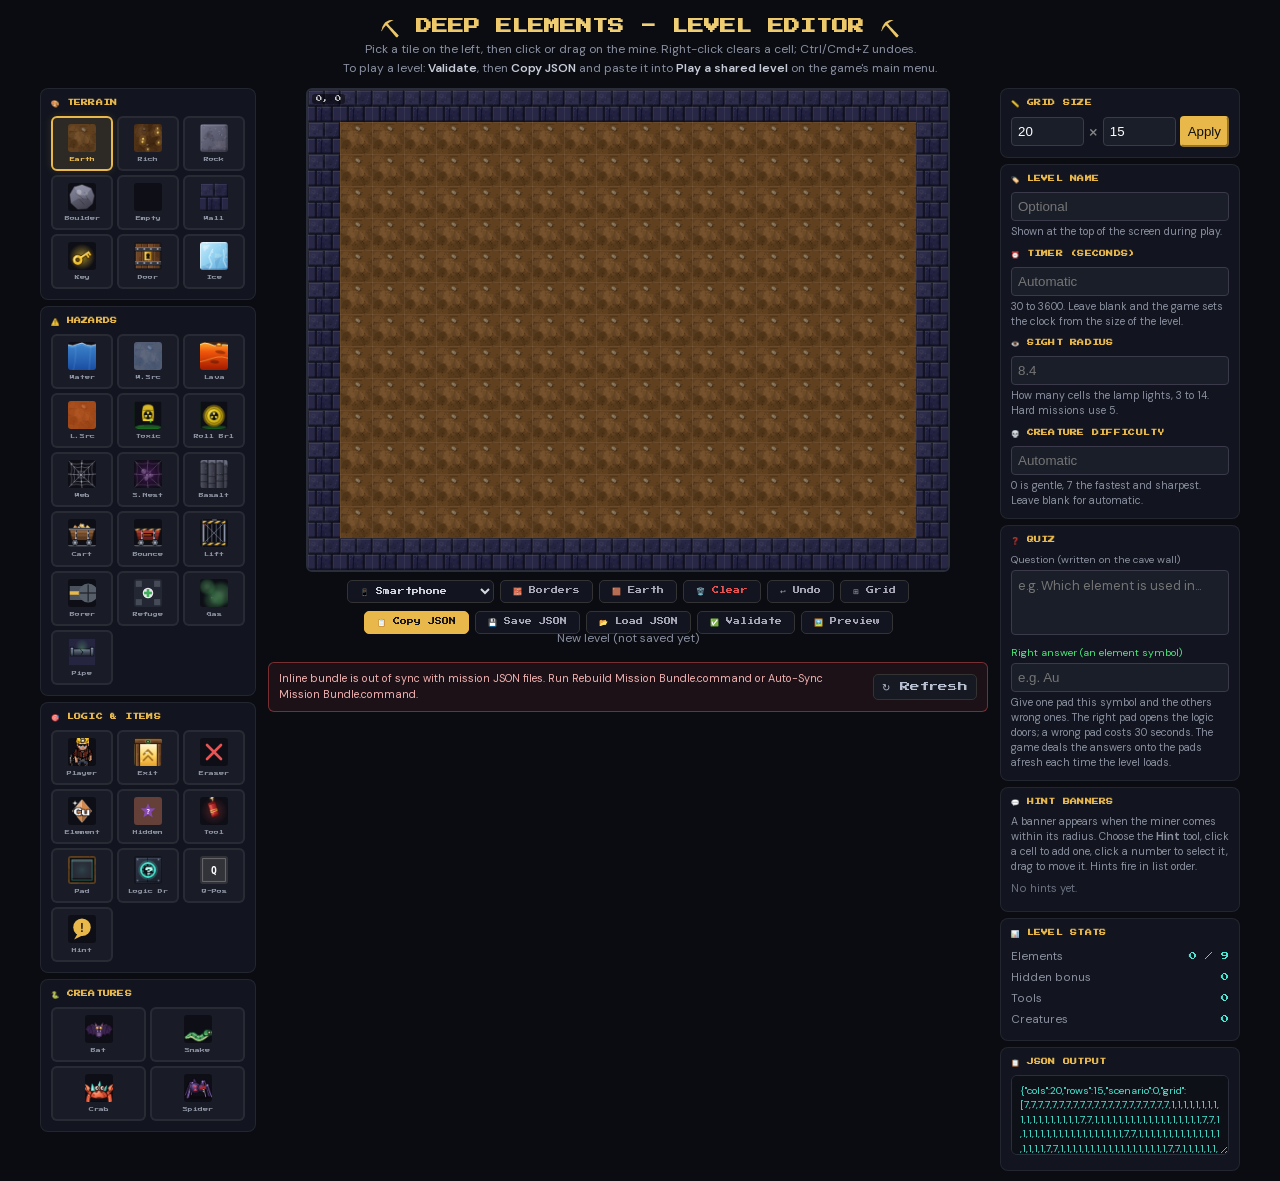
==== commit 61240976: "Lessons 1 and 4 on their new maps; hint banners in the level editor; faster basalt Lessons: - Lesson" ====
--- a/Level Editor.html
+++ b/Level Editor.html
@@ -74,6 +74,24 @@
 .validate-results .vr-ok{color:#4ae87a;font-weight:600}
 .validate-results .vr-err{color:#e85454;border-left:3px solid #e85454;padding-left:7px;margin:3px 0}
 .validate-results .vr-warn{color:#e8b84b;border-left:3px solid #e8b84b;padding-left:7px;margin:3px 0}
+.source-file{text-align:center;font-size:12px;color:#8a8fa0;margin:-4px 0 8px}
+.hint-list{display:flex;flex-direction:column;gap:3px;margin-bottom:6px;max-height:180px;overflow-y:auto}
+.hint-item{display:flex;gap:6px;align-items:center;padding:4px 6px;border-radius:4px;background:#1a1e28;border:1px solid #2a2e3a;font-size:.72em;color:#c8ccd8;cursor:pointer;text-align:left}
+.hint-item:hover{border-color:#5a5e6a}
+.hint-item.sel{border-color:var(--gold);background:#2a2618}
+.hint-item .hn{font-family:'Press Start 2P',monospace;font-size:.75em;color:var(--gold);min-width:16px}
+.hint-item .hp{margin-left:auto;color:#6a7080;font-size:.9em}
+.hint-empty{font-size:.7em;color:#6a7080}
+.hint-edit{display:flex;flex-direction:column;gap:5px}
+.hint-edit textarea{font-family:inherit;font-size:.8em;resize:vertical}
+.hint-row{display:flex;gap:6px;align-items:center}
+.hint-icon{width:44px!important;text-align:center;flex:none}
+.hint-lab{font-size:.65em;color:#8a90a0}
+.hint-lab span{color:#5a6070}
+.hint-small{font-size:.7em;color:#8a90a0;flex-wrap:wrap}
+.hint-small input[type=number]{width:52px;padding:3px;margin-left:3px}
+.hint-pos{margin-left:auto;color:#6a7080}
+.hint-small button{padding:4px 9px;border-radius:4px}
 </style>
 </head>
 <body>
@@ -135,6 +153,7 @@
         <button class="tool-btn" data-tool="pad" title="Answer pad for the quiz (the right one opens the logic doors)"><canvas class="t-icon-cv" width="28" height="28"></canvas><span class="t-label">Pad</span></button>
         <button class="tool-btn" data-tool="logic_door" title="Logic door (opened by the right answer pad)"><canvas class="t-icon-cv" width="28" height="28"></canvas><span class="t-label">Logic Dr</span></button>
         <button class="tool-btn" data-tool="trivia_pos" title="Where the quiz question is written on the cave wall"><canvas class="t-icon-cv" width="28" height="28"></canvas><span class="t-label">Q-Pos</span></button>
+        <button class="tool-btn" data-tool="hint" title="Hint banner: click a cell to add one, click a numbered hint to select it, drag it to move it, right-click it to delete it"><canvas class="t-icon-cv" width="28" height="28"></canvas><span class="t-label">Hint</span></button>
       </div>
     </div>
 
@@ -171,6 +190,7 @@
       <button onclick="validateLevel()">✅ Validate</button>
       <button onclick="showPreview()">🖼️ Preview</button>
     </div>
+    <div class="source-file" id="source-file">New level (not saved yet)</div>
 
     <div class="validate-results" id="validate-results" style="display:none"></div>
 
@@ -226,6 +246,29 @@
       <div class="prop-help">Give one pad this symbol and the others wrong ones. The right pad opens the logic doors; a wrong pad costs 30 seconds. The game deals the answers onto the pads afresh each time the level loads.</div>
     </div>
   
+    <div class="prop-box">
+      <h3>💬 HINT BANNERS</h3>
+      <div class="prop-help" style="margin:0 0 6px">A banner appears when the miner comes within its radius. Choose the <b>Hint</b> tool, click a cell to add one, click a number to select it, drag to move it. Hints fire in list order.</div>
+      <div id="hint-list" class="hint-list"></div>
+      <div id="hint-edit" class="hint-edit" style="display:none">
+        <div class="hint-row"><input type="text" class="prop-input hint-icon" id="h-icon" maxlength="4" title="Icon (an emoji)"><input type="text" class="prop-input" id="h-title" maxlength="40" placeholder="TITLE"></div>
+        <label class="hint-lab">Text <span>(a rule; &lt;strong&gt; shows gold, &lt;em&gt; cyan)</span></label>
+        <textarea class="prop-input" id="h-text" rows="5"></textarea>
+        <label class="hint-lab">Task <span>(the one thing to do next, shown with ▶)</span></label>
+        <textarea class="prop-input" id="h-task" rows="2" placeholder="Leave empty on the last hint"></textarea>
+        <div class="hint-row hint-small">
+          <label>Radius <input type="number" class="prop-input" id="h-r" min="0" max="5" title="0 = only on the cell itself"></label>
+          <label title="In a lesson, a retry of this part starts here"><input type="checkbox" id="h-save"> Checkpoint</label>
+          <span id="h-pos" class="hint-pos"></span>
+        </div>
+        <div class="hint-row hint-small">
+          <button type="button" onclick="moveHint(-1)" title="Earlier in the list">↑</button>
+          <button type="button" onclick="moveHint(1)" title="Later in the list">↓</button>
+          <button type="button" class="btn-danger" onclick="deleteHint()">🗑️ Delete</button>
+        </div>
+      </div>
+    </div>
+
     <div class="prop-box">
       <h3>📊 LEVEL STATS</h3>
       <div class="prop-row" id="stat-elements"><span>Elements</span><span class="pval">0 / 9</span></div>
@@ -386,7 +429,7 @@
 var canvas = document.getElementById("editor-canvas"), ctx = canvas.getContext("2d");
 
 function freshEntities() {
-  return {player:null, exit:null, elements:[], hiddenElems:[], powerups:[], enemies:[], pads:[], triviaPos:null};
+  return {player:null, exit:null, elements:[], hiddenElems:[], powerups:[], enemies:[], pads:[], triviaPos:null, hints:[]};
 }
 
 function initGrid() {
@@ -394,7 +437,7 @@
   for (var y = 0; y < ROWS; y++) { grid[y] = []; for (var x = 0; x < COLS; x++) grid[y][x] = (x === 0 || x === COLS-1 || y === 0 || y === ROWS-1) ? T.WALL : T.EARTH; }
   entities = freshEntities();
   undoStack = [];
-  importedHints = null; importedRun = {};
+  importedRun = {}; selectedHint = -1;
   validationMarks = [];
   var vbox = document.getElementById("validate-results");
   if (vbox) { vbox.style.display = "none"; vbox.innerHTML = ""; }
@@ -412,6 +455,7 @@
   var inBounds = function(e) { return e.x < newC && e.y < newR; };
   for (var i = 0; i < ENTITY_ARRAYS.length; i++) entities[ENTITY_ARRAYS[i]] = entities[ENTITY_ARRAYS[i]].filter(inBounds);
   entities.triviaPos = (entities.triviaPos && entities.triviaPos.x < newC && entities.triviaPos.y < newR) ? entities.triviaPos : null;
+  entities.hints = entities.hints.filter(inBounds); selectedHint = -1;
   COLS = newC; ROWS = newR; canvas.width = COLS * TSIZE; canvas.height = ROWS * TSIZE; render(); updateStats(); toast("Resized");
 };
 
@@ -430,7 +474,9 @@
   if (undoStack.length === 0) return;
   var snap = undoStack.pop();
   if(snap.c !== COLS || snap.r !== ROWS) { COLS = snap.c; ROWS = snap.r; document.getElementById("grid-cols").value = COLS; document.getElementById("grid-rows").value = ROWS; canvas.width = COLS * TSIZE; canvas.height = ROWS * TSIZE; }
-  grid = snap.grid; entities = snap.entities; render(); updateStats(); toast("Undo ↩");
+  grid = snap.grid; entities = snap.entities; if (!entities.hints) entities.hints = [];
+  if (selectedHint >= entities.hints.length) selectedHint = -1;
+  render(); updateStats(); toast("Undo ↩");
 }
 window.doUndo = doUndo;
 
@@ -439,7 +485,7 @@
   validationMarks = [];
   if (currentTool === "trivia_pos") { entities.triviaPos = {x:x, y:y}; render(); updateStats(); return; }
   if (TOOL_TO_TILE[currentTool] !== undefined && currentTool !== "pad") { grid[y][x] = TOOL_TO_TILE[currentTool]; removeEntitiesAt(x, y); render(); updateStats(); return; }
-  if (currentTool === "eraser") { removeEntitiesAt(x, y); var t = grid[y][x]; if (t === T.ELEMENT || t === T.HIDDEN_ELEM || t === T.POWERUP || t === T.PLAYER || t === T.EXIT || t === T.PAD || t === T.LOGIC_DOOR || t === T.WEB || t === T.CART || t === T.CART_BOUNCE || t === T.SHAFT_LIFT || t === T.TBM || t === T.REFUGE || t === T.GAS || t === T.GAS_SRC) grid[y][x] = T.EMPTY; render(); updateStats(); return; }
+  if (currentTool === "eraser") { removeEntitiesAt(x, y); removeHintAt(x, y); var t = grid[y][x]; if (t === T.ELEMENT || t === T.HIDDEN_ELEM || t === T.POWERUP || t === T.PLAYER || t === T.EXIT || t === T.PAD || t === T.LOGIC_DOOR || t === T.WEB || t === T.CART || t === T.CART_BOUNCE || t === T.SHAFT_LIFT || t === T.TBM || t === T.REFUGE || t === T.GAS || t === T.GAS_SRC) grid[y][x] = T.EMPTY; render(); updateStats(); return; }
   if (currentTool === "player") { if (entities.player && grid[entities.player.y][entities.player.x] === T.PLAYER) grid[entities.player.y][entities.player.x] = T.EMPTY; entities.player = {x:x, y:y}; grid[y][x] = T.PLAYER; render(); updateStats(); return; }
   if (currentTool === "exit") { if (entities.exit && grid[entities.exit.y][entities.exit.x] === T.EXIT) grid[entities.exit.y][entities.exit.x] = T.EMPTY; entities.exit = {x:x, y:y}; grid[y][x] = T.EXIT; render(); updateStats(); return; }
   if (currentTool === "element") { showElementPicker(x, y, "element"); return; }
@@ -503,6 +549,123 @@
 function pickPowerup(type) { if (!pendingPickerTile) return; saveUndo(); removeEntitiesAt(pendingPickerTile.x, pendingPickerTile.y); entities.powerups.push({x:pendingPickerTile.x, y:pendingPickerTile.y, type:type}); grid[pendingPickerTile.y][pendingPickerTile.x] = T.POWERUP; closePickers(); render(); updateStats(); }
 function closePickers() { document.getElementById("elem-picker").classList.remove("visible"); document.getElementById("pu-picker").classList.remove("visible"); pendingPickerTile = null; }
 document.addEventListener("click", function(e) { if (!e.target.closest(".elem-picker") && !e.target.closest(".pu-picker") && !e.target.closest(".canvas-wrap") && !e.target.closest(".tool-btn")) closePickers(); });
+
+// ─── Hint banners ───
+// Hints live with the other placed things in `entities`, so undo, resize and export
+// handle them. They are drawn over the map as numbered markers with their trigger
+// area (a square of radius r round the cell: the game fires a hint within
+// Chebyshev distance r of it).
+var selectedHint = -1, draggingHint = null;
+var HINT_FIELDS = ["x", "y", "r", "icon", "title", "text", "task", "save"];
+
+function cleanHint(h) {
+  var out = { x: h.x, y: h.y, r: typeof h.r === "number" ? h.r : 1, icon: h.icon || "💡", title: h.title || "", text: h.text || "" };
+  if (h.task) out.task = h.task;
+  if (h.save) out.save = true;
+  for (var k in h) if (HINT_FIELDS.indexOf(k) === -1 && h[k] !== undefined) out[k] = h[k];   // keep fields the editor does not know
+  return out;
+}
+function hintIndexAt(x, y) {
+  if (selectedHint >= 0 && entities.hints[selectedHint] && entities.hints[selectedHint].x === x && entities.hints[selectedHint].y === y) return selectedHint;
+  for (var i = 0; i < entities.hints.length; i++) if (entities.hints[i].x === x && entities.hints[i].y === y) return i;
+  return -1;
+}
+function removeHintAt(x, y) {
+  var i = hintIndexAt(x, y);
+  if (i === -1) return;
+  entities.hints.splice(i, 1);
+  selectedHint = -1;
+  refreshHintPanel();
+}
+function selectHint(i) { selectedHint = i; refreshHintPanel(); render(); }
+window.selectHint = selectHint;
+
+function hintPointerDown(pos, button) {
+  var i = hintIndexAt(pos.x, pos.y);
+  if (button === 2) { if (i !== -1) { saveUndo(); removeHintAt(pos.x, pos.y); render(); updateStats(); } return; }
+  if (button !== 0) return;
+  if (i !== -1) { selectHint(i); draggingHint = { index: i, moved: false }; return; }
+  saveUndo();
+  entities.hints.push({ x: pos.x, y: pos.y, r: 1, icon: "💡", title: "NEW HINT", text: "", task: "" });
+  selectHint(entities.hints.length - 1);
+  updateStats();
+  var title = document.getElementById("h-title"); title.focus(); title.select();
+}
+function hintDrag(pos) {
+  var h = entities.hints[draggingHint.index];
+  if (!h || (h.x === pos.x && h.y === pos.y)) return;
+  if (!draggingHint.moved) { saveUndo(); draggingHint.moved = true; }
+  h.x = pos.x; h.y = pos.y;
+  refreshHintPanel(); render(); updateStats();
+}
+
+window.moveHint = function(d) {
+  var i = selectedHint, j = i + d;
+  if (i < 0 || j < 0 || j >= entities.hints.length) return;
+  saveUndo();
+  var t = entities.hints[i]; entities.hints[i] = entities.hints[j]; entities.hints[j] = t;
+  selectHint(j); updateStats();
+};
+window.deleteHint = function() {
+  if (selectedHint < 0) return;
+  saveUndo();
+  entities.hints.splice(selectedHint, 1);
+  selectHint(-1); updateStats();
+};
+
+function escText(t) { return String(t).replace(/&/g, "&amp;").replace(/</g, "&lt;").replace(/>/g, "&gt;"); }
+function refreshHintPanel() {
+  var list = document.getElementById("hint-list"), edit = document.getElementById("hint-edit");
+  if (!list) return;
+  if (!entities.hints.length) list.innerHTML = '<div class="hint-empty">No hints yet.</div>';
+  else list.innerHTML = entities.hints.map(function(h, i) {
+    return '<button type="button" class="hint-item' + (i === selectedHint ? " sel" : "") + '" onclick="selectHint(' + i + ')">' +
+      '<span class="hn">' + (i + 1) + '</span><span>' + escText(h.icon || "") + " " + escText(h.title || "(no title)") + '</span><span class="hp">' + h.x + "," + h.y + '</span></button>';
+  }).join("");
+  var h = entities.hints[selectedHint];
+  edit.style.display = h ? "" : "none";
+  if (!h) return;
+  var set = function(id, v) { var el = document.getElementById(id); if (document.activeElement !== el) el.value = v; };
+  set("h-icon", h.icon || ""); set("h-title", h.title || ""); set("h-text", h.text || ""); set("h-task", h.task || "");
+  set("h-r", typeof h.r === "number" ? h.r : 1);
+  document.getElementById("h-save").checked = !!h.save;
+  document.getElementById("h-pos").textContent = "at " + h.x + ", " + h.y;
+}
+
+// Typing edits the selected hint at once; one undo step per field visit
+[["h-icon", "icon"], ["h-title", "title"], ["h-text", "text"], ["h-task", "task"], ["h-r", "r"], ["h-save", "save"]].forEach(function(f) {
+  var el = document.getElementById(f[0]);
+  el.addEventListener("focus", function() { if (selectedHint >= 0) saveUndo(); });
+  el.addEventListener(el.type === "checkbox" ? "change" : "input", function() {
+    var h = entities.hints[selectedHint]; if (!h) return;
+    if (f[1] === "r") { var r = parseInt(el.value, 10); h.r = isNaN(r) ? 1 : Math.max(0, Math.min(5, r)); }
+    else if (f[1] === "save") { if (el.checked) h.save = true; else delete h.save; }
+    else h[f[1]] = el.value;
+    if (f[1] === "title" || f[1] === "icon") refreshHintPanel();
+    render(); updateJSONPreview();
+  });
+});
+
+function drawHints() {
+  for (var i = 0; i < entities.hints.length; i++) {
+    var h = entities.hints[i], r = typeof h.r === "number" ? h.r : 1, sel = i === selectedHint;
+    var x0 = Math.max(0, h.x - r), y0 = Math.max(0, h.y - r), x1 = Math.min(COLS - 1, h.x + r), y1 = Math.min(ROWS - 1, h.y + r);
+    ctx.fillStyle = sel ? "rgba(232,184,75,0.16)" : "rgba(232,184,75,0.07)";
+    ctx.fillRect(x0 * TSIZE, y0 * TSIZE, (x1 - x0 + 1) * TSIZE, (y1 - y0 + 1) * TSIZE);
+    ctx.strokeStyle = sel ? "rgba(255,214,110,0.95)" : "rgba(232,184,75,0.55)";
+    ctx.lineWidth = sel ? 2 : 1; ctx.setLineDash([4, 3]);
+    ctx.strokeRect(x0 * TSIZE + 1, y0 * TSIZE + 1, (x1 - x0 + 1) * TSIZE - 2, (y1 - y0 + 1) * TSIZE - 2);
+    ctx.setLineDash([]);
+    // numbered marker in the hint's own cell
+    var cx = h.x * TSIZE + TSIZE / 2, cy = h.y * TSIZE + TSIZE / 2;
+    ctx.fillStyle = sel ? "#ffd66e" : "#e8b84b";
+    ctx.beginPath(); ctx.arc(cx, cy, 9, 0, Math.PI * 2); ctx.fill();
+    ctx.beginPath(); ctx.moveTo(cx - 4, cy + 6); ctx.lineTo(cx - 8, cy + 13); ctx.lineTo(cx + 1, cy + 8); ctx.fill();
+    ctx.strokeStyle = "#1a1408"; ctx.lineWidth = 1.5; ctx.beginPath(); ctx.arc(cx, cy, 9, 0, Math.PI * 2); ctx.stroke();
+    ctx.fillStyle = "#1a1408"; ctx.font = "bold 10px monospace"; ctx.textAlign = "center"; ctx.textBaseline = "middle";
+    ctx.fillText(String(i + 1), cx, cy + 0.5); ctx.textBaseline = "alphabetic";
+  }
+}
 
 function renderScene() {
   for (var y = 0; y < ROWS; y++) { for (var x = 0; x < COLS; x++) drawTile(x * TSIZE, y * TSIZE, grid[y][x], x, y); }
@@ -546,6 +709,7 @@
 function render() {
   ctx.clearRect(0, 0, canvas.width, canvas.height);
   renderScene();
+  drawHints();
   // 3×2 placement ghost while the Borer tool is hovering
   if (hoverGhost && (currentTool === "tbm" || currentTool === "refuge")) {
     var gw = 3, gh = currentTool === "tbm" ? 2 : 3;
@@ -759,6 +923,7 @@
   document.getElementById("stat-bonus").querySelector(".pval").textContent = entities.hiddenElems.length;
   document.getElementById("stat-powerups").querySelector(".pval").textContent = entities.powerups.length;
   document.getElementById("stat-enemies").querySelector(".pval").textContent = entities.enemies.length;
+  refreshHintPanel();
   updateJSONPreview();
 }
 
@@ -775,7 +940,7 @@
     timer: (timerVal > 0 ? timerVal : undefined),
     sight: (function() { var sv = parseInt(document.getElementById("p-sight").value, 10); return sv >= 3 && sv <= 14 ? sv : undefined; })(),
     difficulty: (function() { var dv = parseInt(document.getElementById("p-difficulty").value, 10); return dv >= 0 && dv <= 7 ? dv : undefined; })(),
-    hints: importedHints || undefined,
+    hints: entities.hints.length ? entities.hints.map(cleanHint) : undefined,
     run: importedRun.run, gates: importedRun.gates, families: importedRun.families,
     grid: flatGrid,
     triviaQuestion: document.getElementById("p-trivia-q").value,
@@ -873,55 +1038,73 @@
     .replace(/^_+|_+$/g, "") || "Mission";
 }
 
-function normaliseLevelNumber(value) {
-  var digits = String(value || "").replace(/[^0-9]/g, "");
-  if (!digits) return "";
-  if (digits.length < 2) return ("0" + digits).slice(-2);
-  return digits;
+// The file a level was opened from. Saving writes back to it under the same name, so an
+// edited lesson or mission keeps the name its manifest lists. Where the browser allows
+// (Chrome, Edge), the file is written in place; elsewhere it is downloaded under that name.
+var sourceFile = { name: null, handle: null };
+function setSourceFile(name, handle) {
+  sourceFile = { name: name || null, handle: handle || null };
+  var el = document.getElementById("source-file");
+  if (el) el.textContent = sourceFile.name ? "File: " + sourceFile.name : "New level (not saved yet)";
+}
+
+function writeToHandle(handle, json) {
+  return handle.createWritable().then(function(w) { return w.write(json).then(function() { return w.close(); }); });
 }
 
 window.saveJSON = function() {
-  var levelNumberInput = prompt("Level number:", "01");
-  if (levelNumberInput === null) return;
-
-  var defaultName = document.getElementById("p-level-name").value.trim() || EDITOR_SCENARIOS[currentScenario].name || "Mission";
-  var levelName = prompt("Level name:", defaultName);
-  if (levelName === null) return;
-
-  var levelNumber = normaliseLevelNumber(levelNumberInput);
-  levelName = levelName.trim();
-  if (!levelNumber) { toast("❌ Level number is required"); return; }
-  if (!levelName) { toast("❌ Level name is required"); return; }
-
-  document.getElementById("p-level-name").value = levelName;
+  var levelName = document.getElementById("p-level-name").value.trim();
+  if (!levelName) { toast("❌ Give the level a name first"); document.getElementById("p-level-name").focus(); return; }
   updateJSONPreview();
-
   var json = buildLevelJSON();
-  var blob = new Blob([json], { type: "application/json" });
-  var a = document.createElement("a");
-  a.href = URL.createObjectURL(blob);
-  a.download = levelNumber + "_" + sanitizeFileSegment(levelName) + ".json";
-  a.click();
-  URL.revokeObjectURL(a.href);
-  toast("💾 Saved: " + a.download);
+  var fileName = sourceFile.name || sanitizeFileSegment(levelName) + ".json";
+  function saved(where) { toast("💾 Saved " + where); refreshBundleSyncStatus(); }
+  function failed(err) { if (!err || err.name !== "AbortError") toast("❌ Could not save: " + (err && err.message ? err.message : err)); }
+
+  if (sourceFile.handle) {
+    writeToHandle(sourceFile.handle, json).then(function() { saved("over " + fileName); }).catch(failed);
+  } else if (window.showSaveFilePicker) {
+    window.showSaveFilePicker({ suggestedName: fileName, types: [{ description: "Level JSON", accept: { "application/json": [".json"] } }] })
+      .then(function(handle) { return writeToHandle(handle, json).then(function() { setSourceFile(handle.name, handle); saved(handle.name); }); })
+      .catch(failed);
+  } else {
+    var blob = new Blob([json], { type: "application/json" });
+    var a = document.createElement("a");
+    a.href = URL.createObjectURL(blob);
+    a.download = fileName;
+    a.click();
+    URL.revokeObjectURL(a.href);
+    toast("💾 Downloaded " + fileName + " - move it into the level folder");
+  }
 };
 
 function showImport() {
   var json = prompt("Paste level JSON:"); if (!json) return;
-  try { var data = JSON.parse(json); importLevel(data); toast("📂 Level imported!"); } catch(e) { toast("❌ Invalid JSON"); }
+  try { var data = JSON.parse(json); importLevel(data); setSourceFile(null); toast("📂 Level imported!"); } catch(e) { toast("❌ Invalid JSON"); }
 }
 window.showImport = showImport;
 
 window.loadJSONFile = function() {
+  // Where the browser can, open the file so that Save can write back to it in place
+  if (window.showOpenFilePicker) {
+    window.showOpenFilePicker({ types: [{ description: "Level JSON", accept: { "application/json": [".json"] } }] })
+      .then(function(handles) {
+        var handle = handles[0];
+        return handle.getFile().then(function(file) { return file.text(); }).then(function(text) {
+          importLevel(JSON.parse(text));
+          setSourceFile(handle.name, handle);
+          toast("📂 Loaded: " + handle.name);
+        });
+      })
+      .catch(function(err) { if (!err || err.name !== "AbortError") toast("❌ Invalid JSON file"); });
+    return;
+  }
   var input = document.getElementById("json-file-input");
   if (!input) return;
   input.value = "";
   input.click();
 };
 
-// Hint banners (tutorial levels) aren't editable here, but must survive a
-// round-trip through the editor instead of being silently dropped
-var importedHints = null;
 // The Element Runs' own fields (the list card, the quiz doors, the groups that
 // win time) are kept the same way. They name cells of the grid, so moving
 // those cells here would leave them pointing at the wrong place.
@@ -932,8 +1115,8 @@
   importedRun = {};
   ["run", "gates", "families"].forEach(function(k) { if (data[k]) importedRun[k] = data[k]; });
   if (importedRun.gates || importedRun.families) toast("ℹ️ Element Run level: its quiz doors and groups are preserved on export (not editable here)");
-  importedHints = Array.isArray(data.hints) && data.hints.length ? data.hints : null;
-  if (importedHints) toast("ℹ️ Level has " + importedHints.length + " hint banners - preserved on export (not editable here)");
+  entities.hints = Array.isArray(data.hints) ? JSON.parse(JSON.stringify(data.hints)) : [];
+  selectedHint = -1;
   if (data.cols && data.rows) { COLS = data.cols; ROWS = data.rows; document.getElementById("grid-cols").value = COLS; document.getElementById("grid-rows").value = ROWS; canvas.width = COLS * TSIZE; canvas.height = ROWS * TSIZE; }
   if (data.grid) { grid = []; for (var y = 0; y < ROWS; y++) { grid[y] = []; for (var x = 0; x < COLS; x++) grid[y][x] = data.grid[y * COLS + x]; } }
   if (typeof data.scenario === "number" && data.scenario >= 0 && data.scenario < EDITOR_SCENARIOS.length) {
@@ -1111,6 +1294,8 @@
         for (var di = 0; di < 4; di++) {
           var nx = cx + dirs[di][0], ny = cy + dirs[di][1];
           if (!inB(nx, ny) || vis[ny][nx]) continue;
+          // the exit stays shut until every element is in, so nothing lies beyond it
+          if (state.exit && nx === state.exit.x && ny === state.exit.y) { vis[ny][nx] = true; continue; }
           if (soft && tbmLane[ny] && tbmLane[ny][nx]) { vis[ny][nx] = true; q.push([nx, ny]); continue; }
           var tt = eff[ny][nx], pass;
           switch (tt) {
@@ -1160,6 +1345,21 @@
     state.elements.forEach(function(e) { target("Element " + e.key, e.x, e.y, true); });
     state.hiddenElems.forEach(function(e) { target("Hidden " + e.key, e.x, e.y, false); });
     state.powerups.forEach(function(p) { target("Powerup", p.x, p.y, false); });
+
+    // Hints: each must be reachable, and a lesson's should start at the spawn and set tasks
+    var hints = state.hints || [], tasked = hints.some(function(h) { return h.task; });
+    hints.forEach(function(h, i) {
+      var name = "Hint " + (i + 1) + (h.title ? " (" + h.title + ")" : ""), r = typeof h.r === "number" ? h.r : 1, seen = false;
+      if (!inB(h.x, h.y)) { err(name + " lies outside the map"); return; }
+      for (var yy = Math.max(0, h.y - r); yy <= Math.min(R - 1, h.y + r) && !seen; yy++)
+        for (var xx = Math.max(0, h.x - r); xx <= Math.min(C - 1, h.x + r) && !seen; xx++) if (visSoft[yy][xx]) seen = true;
+      if (!seen) warn(name + " never fires: the miner cannot reach any cell within its radius", h.x, h.y);
+      if (!h.text) warn(name + " has no text", h.x, h.y);
+      if (r === 0 && h.y > 0 && state.grid2D[h.y - 1][h.x] === 3) warn(name + " fires right under a boulder, where the miner stops to read", h.x, h.y);
+      if (tasked && i < hints.length - 1 && !h.task) warn(name + " sets no task (a lesson gives one on every hint but the last)", h.x, h.y);
+    });
+    if (hints.length && !hints.some(function(h) { var r = typeof h.r === "number" ? h.r : 1; return Math.abs(h.x - state.player.x) <= r && Math.abs(h.y - state.player.y) <= r; }))
+      warn("No hint fires at the start - a lesson should open with a welcome hint", state.player.x, state.player.y);
   }
 
   return { errors: errors, warnings: warnings, marks: marks };
@@ -1180,6 +1380,7 @@
     triviaTrap: document.getElementById("p-trivia-trap").value.trim(),
     triviaPos: entities.triviaPos,
     timer: parseInt(document.getElementById("p-timer").value, 10) || 0,
+    hints: entities.hints,
     scenarioElements: sc.elements, scenarioBonus: sc.bonus
   });
 
@@ -1205,11 +1406,11 @@
 window.toggleGridLines = function() { showGrid = !showGrid; render(); };
 
 function getTileCoords(e) { var rect = canvas.getBoundingClientRect(); var x = Math.floor((e.clientX - rect.left) / TSIZE); var y = Math.floor((e.clientY - rect.top) / TSIZE); return {x: Math.max(0, Math.min(COLS-1, x)), y: Math.max(0, Math.min(ROWS-1, y))}; }
-canvas.addEventListener("pointerdown", function(e) { try { canvas.setPointerCapture(e.pointerId); } catch (err) {} e.preventDefault(); closePickers(); var pos = getTileCoords(e); if (e.button === 2) { saveUndo(); removeEntitiesAt(pos.x, pos.y); grid[pos.y][pos.x] = T.EMPTY; render(); updateStats(); return; } if (e.button === 0) { if (currentTool === "element" || currentTool === "hidden_elem" || currentTool === "powerup" || currentTool === "pad" || currentTool === "trivia_pos") { saveUndo(); applyTool(pos.x, pos.y); return; } saveUndo(); isDrawing = true; lastDrawX = pos.x; lastDrawY = pos.y; applyTool(pos.x, pos.y); } });
-canvas.addEventListener("pointermove", function(e) { var pos = getTileCoords(e); document.getElementById("coords").textContent = pos.x + ", " + pos.y; if ((currentTool === "tbm" || currentTool === "refuge") && (!hoverGhost || hoverGhost.x !== pos.x || hoverGhost.y !== pos.y)) { hoverGhost = pos; render(); } if (isDrawing && (pos.x !== lastDrawX || pos.y !== lastDrawY)) { applyTool(pos.x, pos.y); lastDrawX = pos.x; lastDrawY = pos.y; } });
-canvas.addEventListener("pointerup", function() { isDrawing = false; });
-canvas.addEventListener("pointercancel", function() { isDrawing = false; });
-canvas.addEventListener("pointerleave", function() { isDrawing = false; if (hoverGhost) { hoverGhost = null; render(); } });
+canvas.addEventListener("pointerdown", function(e) { try { canvas.setPointerCapture(e.pointerId); } catch (err) {} e.preventDefault(); closePickers(); var pos = getTileCoords(e); if (currentTool === "hint") { hintPointerDown(pos, e.button); return; } if (e.button === 2) { saveUndo(); removeEntitiesAt(pos.x, pos.y); grid[pos.y][pos.x] = T.EMPTY; render(); updateStats(); return; } if (e.button === 0) { if (currentTool === "element" || currentTool === "hidden_elem" || currentTool === "powerup" || currentTool === "pad" || currentTool === "trivia_pos") { saveUndo(); applyTool(pos.x, pos.y); return; } saveUndo(); isDrawing = true; lastDrawX = pos.x; lastDrawY = pos.y; applyTool(pos.x, pos.y); } });
+canvas.addEventListener("pointermove", function(e) { var pos = getTileCoords(e); document.getElementById("coords").textContent = pos.x + ", " + pos.y; if ((currentTool === "tbm" || currentTool === "refuge") && (!hoverGhost || hoverGhost.x !== pos.x || hoverGhost.y !== pos.y)) { hoverGhost = pos; render(); } if (draggingHint) { hintDrag(pos); return; } if (isDrawing && (pos.x !== lastDrawX || pos.y !== lastDrawY)) { applyTool(pos.x, pos.y); lastDrawX = pos.x; lastDrawY = pos.y; } });
+canvas.addEventListener("pointerup", function() { isDrawing = false; draggingHint = null; });
+canvas.addEventListener("pointercancel", function() { isDrawing = false; draggingHint = null; });
+canvas.addEventListener("pointerleave", function() { isDrawing = false; draggingHint = null; if (hoverGhost) { hoverGhost = null; render(); } });
 canvas.addEventListener("contextmenu", function(e) { e.preventDefault(); });
 
 document.addEventListener("keydown", function(e) {
@@ -1281,6 +1482,7 @@
   file.text().then(function(text) {
     var data = JSON.parse(text);
     importLevel(data);
+    setSourceFile(file.name);
     toast("📂 Loaded: " + file.name);
   }).catch(function() {
     toast("❌ Invalid JSON file");
@@ -1337,6 +1539,12 @@
         ic.fillStyle = "#454c58"; ic.fillRect(2,2,7,7); ic.fillRect(TSIZE-9,2,7,7); ic.fillRect(2,TSIZE-9,7,7); ic.fillRect(TSIZE-9,TSIZE-9,7,7);
         ic.fillStyle = "#e8e8ec"; ic.beginPath(); ic.arc(TSIZE/2,TSIZE/2,6,0,Math.PI*2); ic.fill();
         ic.fillStyle = "#3fae5a"; ic.fillRect(TSIZE/2-1.5,TSIZE/2-4.5,3,9); ic.fillRect(TSIZE/2-4.5,TSIZE/2-1.5,9,3);
+        break;
+      case "hint":
+        ic.fillStyle = "#0e0e16"; ic.fillRect(0,0,TSIZE,TSIZE);
+        ic.fillStyle = "#e8b84b"; ic.beginPath(); ic.arc(TSIZE/2, TSIZE/2-2, 10, 0, Math.PI*2); ic.fill();
+        ic.beginPath(); ic.moveTo(TSIZE/2-5, TSIZE/2+5); ic.lineTo(TSIZE/2-9, TSIZE/2+12); ic.lineTo(TSIZE/2+1, TSIZE/2+7); ic.fill();
+        ic.fillStyle = "#1a1408"; ic.font = "bold 13px monospace"; ic.textAlign = "center"; ic.fillText("!", TSIZE/2, TSIZE/2+3);
         break;
       case "trivia_pos":
         ic.fillStyle = "#0e0e16"; ic.fillRect(0,0,TSIZE,TSIZE);
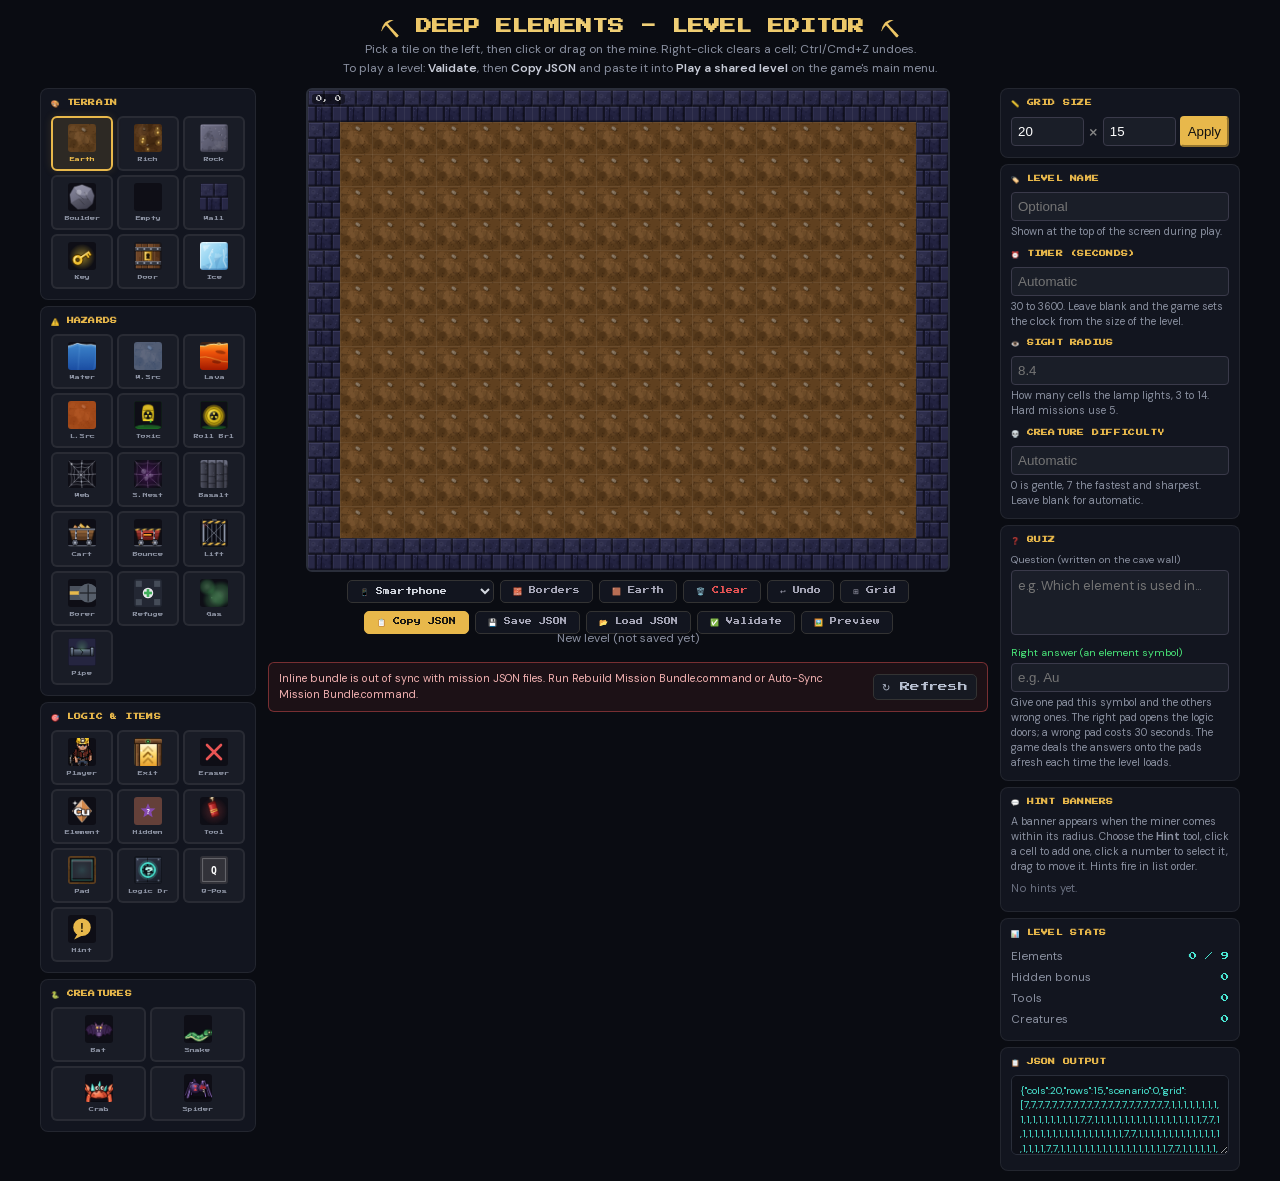
==== commit b5541e22: "Mission review: basalt waits until seen, nests stop at three, every exit behind its quiz - Basalt st" ====
--- a/Level Editor.html
+++ b/Level Editor.html
@@ -1167,7 +1167,8 @@
       if (state.scenarioElements.indexOf(e.key) < 0) err("Element " + e.key + " is not in this scenario - it would be uncollectable", e.x, e.y);
     });
     state.hiddenElems.forEach(function(e) {
-      if (state.scenarioBonus.indexOf(e.key) < 0) err("Hidden element " + e.key + " is not in this scenario's bonus set", e.x, e.y);
+      if (!ALL_ELEMS[e.key]) err("Hidden element " + e.key + " is not an element the game knows", e.x, e.y);
+      else if (state.scenarioBonus.indexOf(e.key) < 0) warn("Hidden element " + e.key + " is not in this device's usual bonus set - fine if the mine itself is known for it", e.x, e.y);
     });
   }
 
